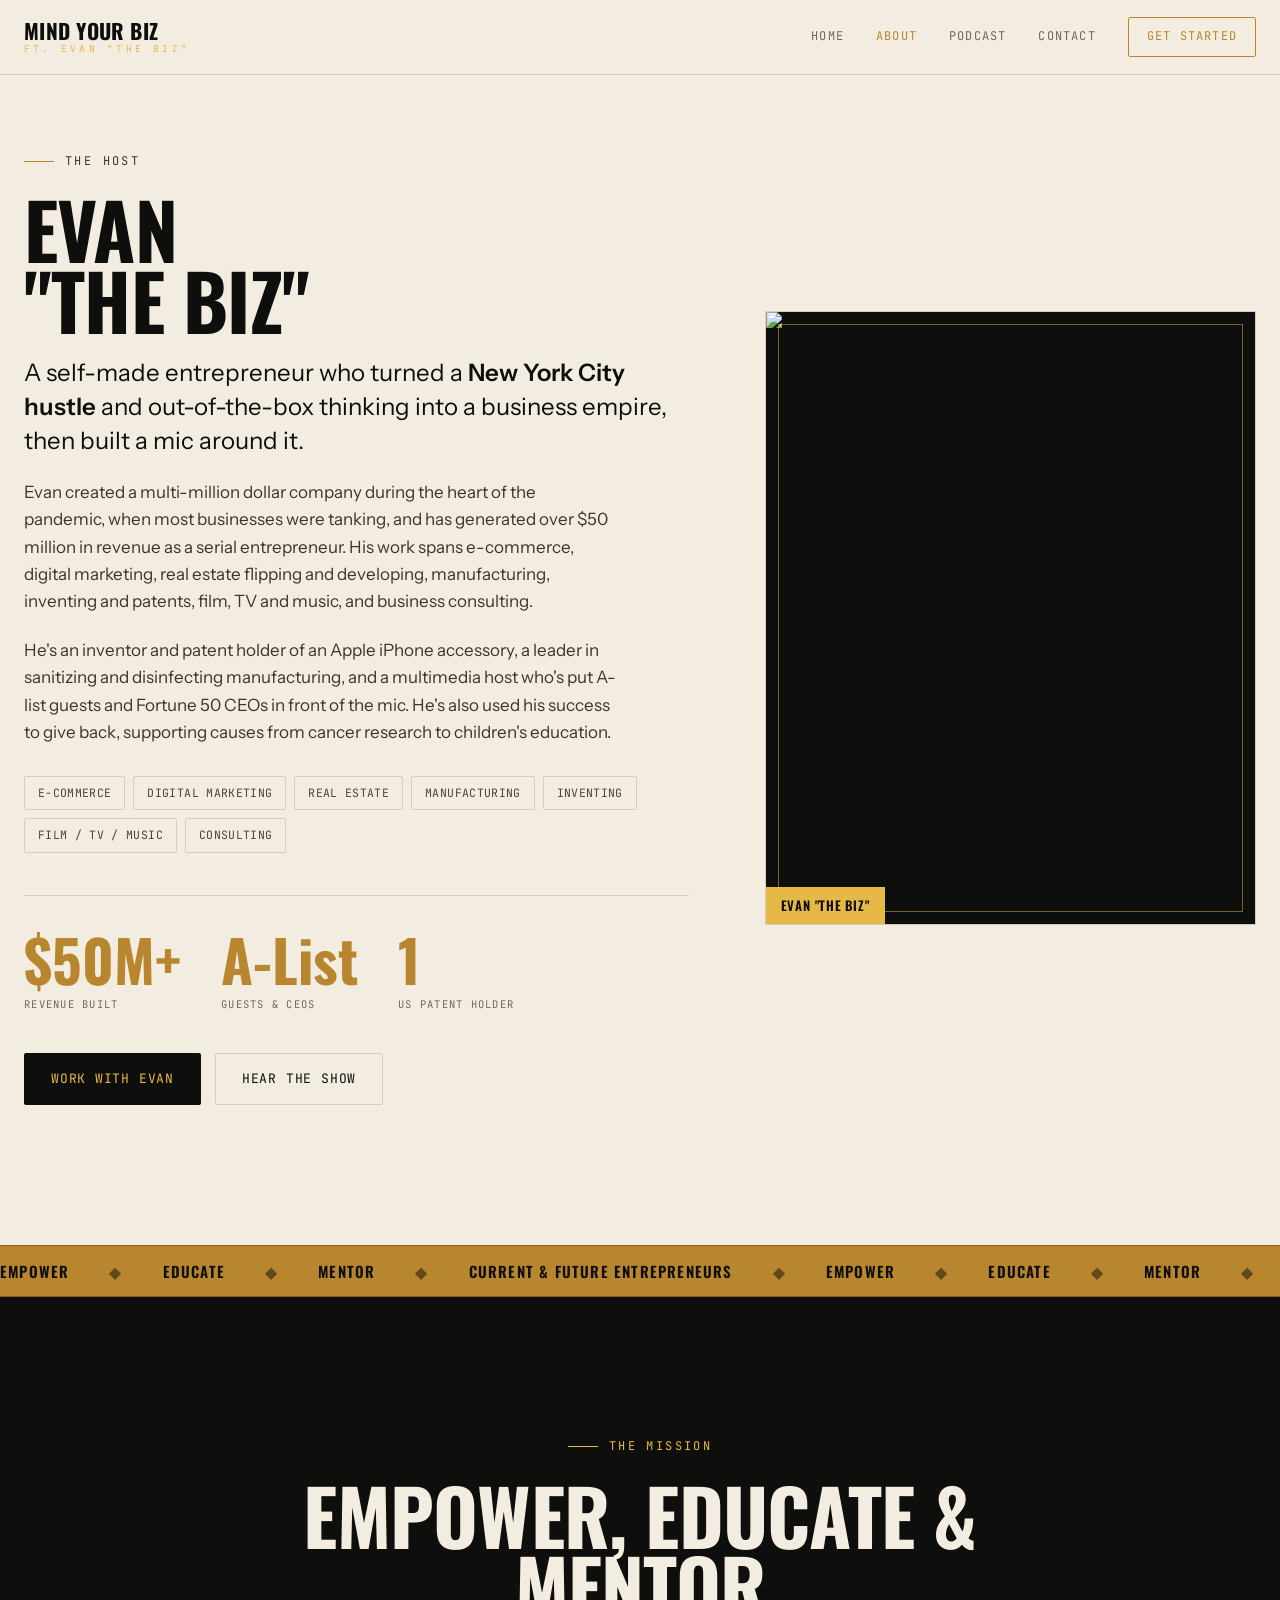
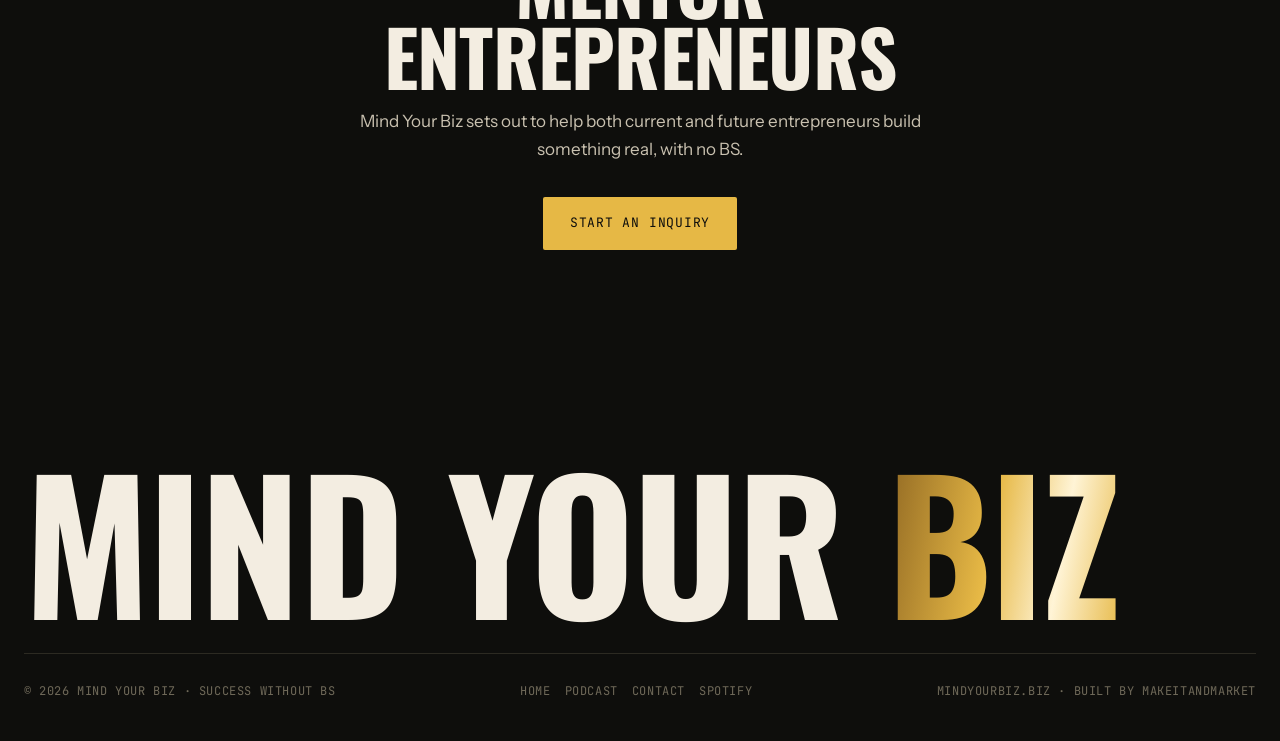
==== about.html @ 787d03f3 "add site files" ====
<!DOCTYPE html>
<!--
  Mind Your Biz
  Developed by onojathebuilder, github.com/OnojaTheBuilder
  Delivered via makeitandmarket
-->
<html lang="en">
<head>
<meta charset="UTF-8">
<meta name="viewport" content="width=device-width, initial-scale=1">
<title>About — Evan "The Biz" · Mind Your Biz</title>
<meta name="description" content="Evan &quot;The Biz&quot; is a self-made entrepreneur, inventor and multimedia host. Meet the man behind the Mind Your Biz podcast.">
<link rel="preconnect" href="https://fonts.googleapis.com">
<link rel="preconnect" href="https://fonts.gstatic.com" crossorigin>
<link href="https://fonts.googleapis.com/css2?family=Oswald:wght@400;500;600;700&family=Instrument+Sans:ital,wght@0,400;0,500;0,600;1,400&family=JetBrains+Mono:wght@400;500&display=swap" rel="stylesheet">
<link rel="stylesheet" href="styles.css">
</head>
<body>

<header id="hdr" class="solid">
  <div class="wrap nav">
    <a href="index.html" class="brand-mark"><span class="m">Mind Your Biz</span><span class="s">FT. EVAN "THE BIZ"</span></a>
    <nav class="nav-links" id="menu">
      <a href="index.html">Home</a>
      <a href="about.html" class="active">About</a>
      <a href="podcast.html">Podcast</a>
      <a href="contact.html">Contact</a>
      <a class="nav-cta" href="index.html#inquire">Get Started</a>
    </nav>
    <button class="burger" aria-label="Menu" aria-expanded="false">☰</button>
  </div>
</header>

<main>
  <section class="blk" style="padding-top:130px">
    <div class="wrap about">
      <div class="rise">
        <p class="eyebrow">The Host</p>
        <h2>Evan<br>"The Biz"</h2>
        <p class="lead">A self-made entrepreneur who turned a <b>New York City hustle</b> and out-of-the-box thinking into a business empire, then built a mic around it.</p>
        <p>Evan created a multi-million dollar company during the heart of the pandemic, when most businesses were tanking, and has generated over $50 million in revenue as a serial entrepreneur. His work spans e-commerce, digital marketing, real estate flipping and developing, manufacturing, inventing and patents, film, TV and music, and business consulting.</p>
        <p>He's an inventor and patent holder of an Apple iPhone accessory, a leader in sanitizing and disinfecting manufacturing, and a multimedia host who's put A-list guests and Fortune 50 CEOs in front of the mic. He's also used his success to give back, supporting causes from cancer research to children's education.</p>
        <div class="chips">
          <span>E-Commerce</span><span>Digital Marketing</span><span>Real Estate</span><span>Manufacturing</span><span>Inventing</span><span>Film / TV / Music</span><span>Consulting</span>
        </div>
        <div class="stat-row">
          <div class="stat"><b>$50M+</b><small>Revenue Built</small></div>
          <div class="stat"><b>A-List</b><small>Guests &amp; CEOs</small></div>
          <div class="stat"><b>1</b><small>US Patent Holder</small></div>
        </div>
        <div style="margin-top:40px;display:flex;gap:14px;flex-wrap:wrap">
          <a class="btn btn-dark" href="index.html#inquire">Work With Evan</a>
          <a class="btn" style="border:1px solid var(--hair);color:var(--ink)" href="podcast.html">Hear The Show</a>
        </div>
      </div>
      <figure class="portrait rise d1">
        <div class="frame"></div>
        <img src="https://static.wixstatic.com/media/0b9f28_54486ed79ac34aeda495726a7d4b5f3d~mv2.jpg/v1/crop/x_0,y_157,w_753,h_923/fill/w_760,h_930,al_c,q_85,enc_avif,quality_auto/EvanTheBizPostsElements%20copy.jpg" alt="Evan &quot;The Biz&quot;" loading="lazy">
        <figcaption>Evan "The Biz"</figcaption>
      </figure>
    </div>
  </section>

  <div class="marq">
    <div class="marq-t" id="marq">
      <span>Empower</span><span class="sep">◆</span><span>Educate</span><span class="sep">◆</span><span>Mentor</span><span class="sep">◆</span><span>Current &amp; Future Entrepreneurs</span><span class="sep">◆</span>
    </div>
  </div>

  <section class="blk inquiry">
    <div class="wrap" style="text-align:center">
      <p class="eyebrow rise" style="justify-content:center">The Mission</p>
      <h2 class="rise" style="max-width:18ch;margin-inline:auto">Empower, Educate &amp; Mentor Entrepreneurs</h2>
      <p class="intro rise" style="margin:18px auto 0">Mind Your Biz sets out to help both current and future entrepreneurs build something real, with no BS.</p>
      <div class="rise" style="margin-top:34px">
        <a class="btn btn-gold" href="index.html#inquire">Start An Inquiry</a>
      </div>
    </div>
  </section>
</main>

<footer>
  <div class="wrap">
    <div class="foot-huge">Mind Your <span class="foil">Biz</span></div>
    <div class="foot-row">
      <span>© <span id="yr"></span> Mind Your Biz · Success Without BS</span>
      <div class="foot-social">
        <a href="index.html">Home</a>
        <a href="podcast.html">Podcast</a>
        <a href="contact.html">Contact</a>
        <a href="https://open.spotify.com/show/27Ph3D6W7KRR07Gb6TR6Oi" target="_blank" rel="noopener">Spotify</a>
      </div>
      <span>mindyourbiz.biz · built by <a href="https://makeitandmarket.com" target="_blank" rel="noopener">makeitandmarket</a></span>
    </div>
  </div>
</footer>

<script src="app.js"></script>
</body>
</html>
---- styles.css ----
:root{
  --ivory:#f3ede1;
  --ivory-2:#eae1cf;
  --ink:#0e0e0c;
  --ink-soft:#1b1a16;
  --gold:#b8862f;
  --gold-bright:#e6b845;
  --gold-deep:#8a6220;
  --mute:#6f6959;
  --hair:#d8cdb6;
  --hair-dark:#2c2a22;
}
*{margin:0;padding:0;box-sizing:border-box}
html{scroll-behavior:smooth}
::selection{background:var(--gold);color:var(--ink)}
body{background:var(--ivory);color:var(--ink);font-family:'Instrument Sans',sans-serif;font-size:17px;line-height:1.6;-webkit-font-smoothing:antialiased;overflow-x:hidden}
a{color:inherit;text-decoration:none}
.wrap{width:min(1280px,100% - 48px);margin-inline:auto}
.disp{font-family:'Oswald',sans-serif;text-transform:uppercase;font-weight:700;line-height:.92}
.mono{font-family:'JetBrains Mono',monospace}

.foil{
  background:linear-gradient(100deg,var(--gold-deep) 0%,var(--gold-bright) 20%,#fff4d6 32%,var(--gold-bright) 44%,var(--gold-deep) 70%,var(--gold-bright) 100%);
  background-size:250% 100%;-webkit-background-clip:text;background-clip:text;-webkit-text-fill-color:transparent;color:transparent;animation:foil 6s linear infinite;
}
@keyframes foil{to{background-position:-250% 0}}
@media(prefers-reduced-motion:reduce){.foil{animation:none;background-position:0 0}}

/* nav */
header{position:fixed;inset:0 0 auto 0;z-index:60;transition:background .35s,box-shadow .35s}
.nav{display:flex;align-items:center;justify-content:space-between;height:74px}
.brand-mark{display:flex;flex-direction:column;line-height:1}
.brand-mark .m{font-family:'Oswald',sans-serif;font-weight:700;text-transform:uppercase;font-size:21px;letter-spacing:.02em;color:#fff}
.brand-mark .s{font-family:'JetBrains Mono',monospace;font-size:9.5px;letter-spacing:.34em;color:var(--gold-bright);margin-top:3px}
header.scrolled .brand-mark .m,header.solid .brand-mark .m{color:var(--ink)}
.nav-links{display:flex;gap:32px;align-items:center}
.nav-links a{font-family:'JetBrains Mono',monospace;font-size:12px;letter-spacing:.1em;text-transform:uppercase;color:rgba(255,255,255,.82);transition:color .2s}
.nav-links a:hover,.nav-links a.active{color:var(--gold-bright)}
header.scrolled .nav-links a,header.solid .nav-links a{color:var(--mute)}
header.scrolled .nav-links a:hover,header.solid .nav-links a:hover,header.scrolled .nav-links a.active,header.solid .nav-links a.active{color:var(--gold)}
.nav-cta{border:1px solid var(--gold-bright);color:var(--gold-bright)!important;padding:9px 18px;border-radius:2px}
.nav-cta:hover{background:var(--gold-bright);color:var(--ink)!important}
header.scrolled,header.solid{background:rgba(243,237,225,.9);backdrop-filter:blur(12px);box-shadow:0 1px 0 var(--hair)}
header.scrolled .nav-cta,header.solid .nav-cta{border-color:var(--gold);color:var(--gold)!important}
header.scrolled .nav-cta:hover,header.solid .nav-cta:hover{background:var(--gold);color:var(--ivory)!important}
.burger{display:none;background:none;border:0;color:#fff;font-size:22px;cursor:pointer}
header.scrolled .burger,header.solid .burger{color:var(--ink)}
@media(max-width:840px){
  .nav-links{display:none;position:fixed;inset:74px 0 auto 0;flex-direction:column;gap:0;background:var(--ink);padding:10px 24px 26px}
  .nav-links.open{display:flex}
  .nav-links.open a{color:var(--ivory);padding:15px 0;border-bottom:1px solid var(--hair-dark);font-size:14px}
  .nav-links.open .nav-cta{border:0;color:var(--gold-bright)!important;padding:15px 0}
  .burger{display:block}
}

/* buttons */
.btn{display:inline-flex;align-items:center;gap:10px;font-family:'JetBrains Mono',monospace;font-size:13px;letter-spacing:.06em;text-transform:uppercase;padding:15px 26px;border-radius:2px;transition:all .25s;cursor:pointer;border:1px solid transparent}
.btn-gold{background:var(--gold-bright);color:var(--ink)}
.btn-gold:hover{background:#f2ca62;transform:translateY(-2px)}
.btn-line{border-color:rgba(255,255,255,.28);color:var(--ivory)}
.btn-line:hover{border-color:var(--gold-bright);color:var(--gold-bright)}
.btn-dark{background:var(--ink);color:var(--gold-bright)}
.btn-dark:hover{background:var(--gold);color:var(--ink)}

/* section shell */
section.blk{padding:clamp(84px,11vw,140px) 0}
.eyebrow{font-family:'JetBrains Mono',monospace;font-size:12px;letter-spacing:.2em;text-transform:uppercase;color:var(--gold);display:flex;align-items:center;gap:11px;margin-bottom:22px}
.eyebrow::before{content:"";width:30px;height:1px;background:var(--gold)}
h2{font-family:'Oswald',sans-serif;font-weight:700;text-transform:uppercase;font-size:clamp(38px,6vw,78px);line-height:.92;letter-spacing:-.01em}

/* page hero (interior, shorter) */
.page-hero{position:relative;background:var(--ink);color:var(--ivory);padding:150px 0 70px;overflow:hidden}
.page-hero::before{content:"";position:absolute;inset:0;background:radial-gradient(70% 60% at 80% 20%,rgba(230,184,69,.2),transparent 60%),radial-gradient(60% 60% at 10% 90%,rgba(60,90,60,.3),transparent 65%),linear-gradient(180deg,#141410,#0b0b09)}
.page-hero .wrap{position:relative;z-index:2}
.page-hero .eyebrow{color:var(--gold-bright)}
.page-hero .eyebrow::before{background:var(--gold-bright)}
.page-hero h1{font-family:'Oswald',sans-serif;font-weight:700;text-transform:uppercase;line-height:.9;letter-spacing:-.01em;font-size:clamp(52px,9vw,120px)}
.page-hero p{color:#d7cfbe;max-width:52ch;margin-top:20px;font-size:clamp(16px,1.6vw,19px)}

/* marquee */
.marq{background:var(--gold);color:var(--ink);overflow:hidden;border-block:1px solid var(--gold-deep)}
.marq-t{display:flex;gap:40px;white-space:nowrap;width:max-content;padding:13px 0;animation:slide 30s linear infinite;font-family:'Oswald',sans-serif;text-transform:uppercase;font-weight:600;font-size:15px;letter-spacing:.08em}
.marq-t .sep{opacity:.5}
@keyframes slide{to{transform:translateX(-50%)}}
@media(prefers-reduced-motion:reduce){.marq-t{animation:none}}

/* footer */
footer{background:var(--ink);color:var(--ivory);padding:76px 0 40px}
.foot-huge{font-family:'Oswald',sans-serif;font-weight:700;text-transform:uppercase;font-size:clamp(56px,14vw,200px);line-height:.82;letter-spacing:-.01em}
.foot-row{display:flex;justify-content:space-between;flex-wrap:wrap;gap:20px;margin-top:40px;padding-top:28px;border-top:1px solid var(--hair-dark);font-family:'JetBrains Mono',monospace;font-size:12px;letter-spacing:.05em;text-transform:uppercase;color:var(--mute)}
.foot-row a:hover{color:var(--gold-bright)}
.foot-social{display:flex;gap:14px}

/* reveal */
.rise{opacity:0;transform:translateY(30px);transition:opacity .8s cubic-bezier(.2,.7,.2,1),transform .8s cubic-bezier(.2,.7,.2,1)}
.rise.in{opacity:1;transform:none}
.rise.d1{transition-delay:.08s}.rise.d2{transition-delay:.16s}.rise.d3{transition-delay:.24s}
@media(prefers-reduced-motion:reduce){.rise{opacity:1!important;transform:none!important}}

/* ---- offerings (home) ---- */
.offers{display:grid;grid-template-columns:1fr;gap:0}
.offer{display:grid;grid-template-columns:auto 1fr;gap:32px;padding:44px 0;border-top:1px solid var(--hair);align-items:start}
.offer:last-child{border-bottom:1px solid var(--hair)}
.offer .onum{font-family:'JetBrains Mono',monospace;font-size:13px;color:var(--gold);padding-top:8px}
.offer h3{font-family:'Oswald',sans-serif;font-weight:700;text-transform:uppercase;font-size:clamp(26px,3.4vw,44px);line-height:.98;letter-spacing:-.005em}
.offer .lede{color:#3a3628;margin-top:14px;max-width:60ch}
.offer ul{list-style:none;margin-top:18px;display:flex;flex-direction:column;gap:9px;max-width:62ch}
.offer li{position:relative;padding-left:22px;color:#4a4636;font-size:15.5px}
.offer li::before{content:"";position:absolute;left:0;top:10px;width:7px;height:7px;background:var(--gold);transform:rotate(45deg)}
.offer li .q{font-style:italic;color:var(--ink)}
.tiers{display:flex;flex-wrap:wrap;gap:8px;margin-top:18px}
.tiers span{font-family:'JetBrains Mono',monospace;font-size:11.5px;text-transform:uppercase;letter-spacing:.03em;border:1px solid var(--hair);color:#4a4636;padding:7px 12px;border-radius:2px}
@media(max-width:640px){.offer{grid-template-columns:1fr;gap:10px}.offer .onum{padding-top:0}}

/* ---- inquiry form ---- */
.inquiry{background:var(--ink);color:var(--ivory)}
.inquiry .eyebrow{color:var(--gold-bright)}
.inquiry .eyebrow::before{background:var(--gold-bright)}
.inquiry h2{color:var(--ivory)}
.inquiry .intro{color:#c9c1b0;max-width:52ch;margin-top:14px}
.form-grid{margin-top:48px;display:grid;grid-template-columns:1fr;gap:26px;max-width:820px}
.field label,.checks-label{display:block;font-family:'JetBrains Mono',monospace;font-size:11.5px;letter-spacing:.12em;text-transform:uppercase;color:var(--gold-bright);margin-bottom:12px}
.field input,.field textarea{width:100%;background:var(--ink-soft);border:1px solid var(--hair-dark);color:var(--ivory);padding:15px 16px;border-radius:2px;font-family:'Instrument Sans';font-size:16px}
.field input:focus,.field textarea:focus{outline:none;border-color:var(--gold-bright)}
.field input::placeholder,.field textarea::placeholder{color:#6f6959}
.field textarea{resize:vertical;min-height:140px}
.two{display:grid;grid-template-columns:1fr 1fr;gap:20px}
@media(max-width:640px){.two{grid-template-columns:1fr}}
.checks{display:grid;grid-template-columns:1fr 1fr;gap:12px}
@media(max-width:640px){.checks{grid-template-columns:1fr}}
.check{display:flex;align-items:flex-start;gap:12px;border:1px solid var(--hair-dark);padding:16px;border-radius:2px;cursor:pointer;transition:border-color .2s,background .2s}
.check:hover{border-color:var(--gold-deep)}
.check input{appearance:none;-webkit-appearance:none;width:20px;height:20px;border:1px solid var(--gold-deep);border-radius:2px;flex:none;margin-top:2px;cursor:pointer;position:relative;transition:all .2s}
.check input:checked{background:var(--gold-bright);border-color:var(--gold-bright)}
.check input:checked::after{content:"✓";position:absolute;inset:0;display:flex;align-items:center;justify-content:center;color:var(--ink);font-size:13px;font-weight:700}
.check:has(input:checked){border-color:var(--gold-bright);background:rgba(230,184,69,.06)}
.check .ct{font-family:'Oswald',sans-serif;font-weight:600;text-transform:uppercase;font-size:15px;letter-spacing:.02em;line-height:1.1}
.check .cs{display:block;font-family:'Instrument Sans';font-weight:400;text-transform:none;letter-spacing:0;color:#9a9384;font-size:13px;margin-top:3px}
.form-note{font-family:'JetBrains Mono',monospace;font-size:12px;color:var(--gold-bright);margin-top:8px;min-height:16px}

/* ---- about ---- */
.about{display:grid;grid-template-columns:1fr;gap:52px}
@media(min-width:920px){.about{grid-template-columns:1.15fr .85fr;gap:76px;align-items:center}}
.about p{color:#3a3628;margin-top:22px;max-width:54ch}
.about .lead{font-size:clamp(19px,2vw,24px);font-weight:400;color:var(--ink);line-height:1.4}
.about .lead b{font-weight:600}
.stat-row{display:flex;gap:40px;flex-wrap:wrap;margin-top:42px;padding-top:34px;border-top:1px solid var(--hair)}
.stat b{font-family:'Oswald',sans-serif;font-weight:700;font-size:clamp(38px,4.6vw,58px);line-height:1;display:block;color:var(--gold)}
.stat small{font-family:'JetBrains Mono',monospace;font-size:10.5px;letter-spacing:.12em;text-transform:uppercase;color:var(--mute);margin-top:8px;display:block}
.portrait{position:relative;aspect-ratio:4/5;overflow:hidden;background:var(--ink);border:1px solid var(--hair)}
.portrait img{width:100%;height:100%;object-fit:cover;object-position:top center}
.portrait .frame{position:absolute;inset:12px;border:1px solid rgba(230,184,69,.5);pointer-events:none;z-index:2}
.portrait figcaption{position:absolute;z-index:3;left:0;bottom:0;background:var(--gold-bright);color:var(--ink);font-family:'Oswald',sans-serif;font-weight:600;text-transform:uppercase;font-size:13px;letter-spacing:.06em;padding:8px 15px}
.chips{display:flex;flex-wrap:wrap;gap:8px;margin-top:30px}
.chips span{font-family:'JetBrains Mono',monospace;font-size:11.5px;text-transform:uppercase;letter-spacing:.03em;border:1px solid var(--hair);color:#4a4636;padding:7px 13px;border-radius:2px}

/* ---- podcast ---- */
.eps{margin-top:8px;display:grid;gap:0}
.ep{display:grid;grid-template-columns:auto 1fr auto auto;gap:26px;align-items:center;padding:26px 4px;border-top:1px solid var(--hair-dark);text-align:left;transition:padding-left .3s,background .3s}
.ep:last-child{border-bottom:1px solid var(--hair-dark)}
.ep:hover{padding-left:20px;background:linear-gradient(90deg,rgba(230,184,69,.06),transparent)}
.ep .num{font-family:'JetBrains Mono',monospace;font-size:12px;color:var(--gold-bright)}
.ep .title{font-family:'Oswald',sans-serif;font-weight:600;text-transform:uppercase;font-size:clamp(19px,2.3vw,27px);line-height:1.02;letter-spacing:.01em}
.ep .title .latest{display:inline-block;font-family:'JetBrains Mono',monospace;font-size:9.5px;letter-spacing:.12em;color:var(--ink);background:var(--gold-bright);padding:3px 8px;border-radius:2px;vertical-align:middle;margin-left:10px;transform:translateY(-3px)}
.ep .meta{font-family:'JetBrains Mono',monospace;font-size:12px;color:var(--mute);white-space:nowrap}
.ep .go{width:44px;height:44px;border:1px solid var(--hair-dark);border-radius:50%;display:flex;align-items:center;justify-content:center;transition:all .25s;flex:none}
.ep .go svg{width:14px;height:14px;fill:var(--gold-bright);transform:translateX(1px)}
.ep:hover .go{background:var(--gold-bright);border-color:var(--gold-bright)}
.ep:hover .go svg{fill:var(--ink)}
@media(max-width:720px){.ep{grid-template-columns:auto 1fr auto;gap:16px}.ep .meta{display:none}}
.player{margin-top:56px}
.player iframe{border-radius:12px;display:block}
.platforms{display:flex;gap:12px;flex-wrap:wrap;margin-top:34px}
.platforms a{font-family:'JetBrains Mono',monospace;font-size:12px;letter-spacing:.05em;text-transform:uppercase;border:1px solid var(--hair);color:var(--ink);padding:12px 20px;border-radius:2px;transition:all .25s}
.platforms a:hover{border-color:var(--gold);color:var(--gold)}

/* ---- contact ---- */
.contact-grid{display:grid;grid-template-columns:1fr;gap:48px}
@media(min-width:920px){.contact-grid{grid-template-columns:.8fr 1.2fr;gap:70px}}
.contact-detail{font-family:'JetBrains Mono',monospace;font-size:13px;letter-spacing:.03em;color:var(--mute);text-transform:uppercase;margin-top:8px}
.contact-detail a{color:var(--gold)}
.contact-block{margin-top:34px}
.contact-block .lbl{font-family:'JetBrains Mono',monospace;font-size:11px;letter-spacing:.14em;text-transform:uppercase;color:var(--mute)}
.contact-block .val{font-family:'Oswald',sans-serif;font-weight:600;text-transform:uppercase;font-size:22px;margin-top:6px}
.contact-block .val a:hover{color:var(--gold)}
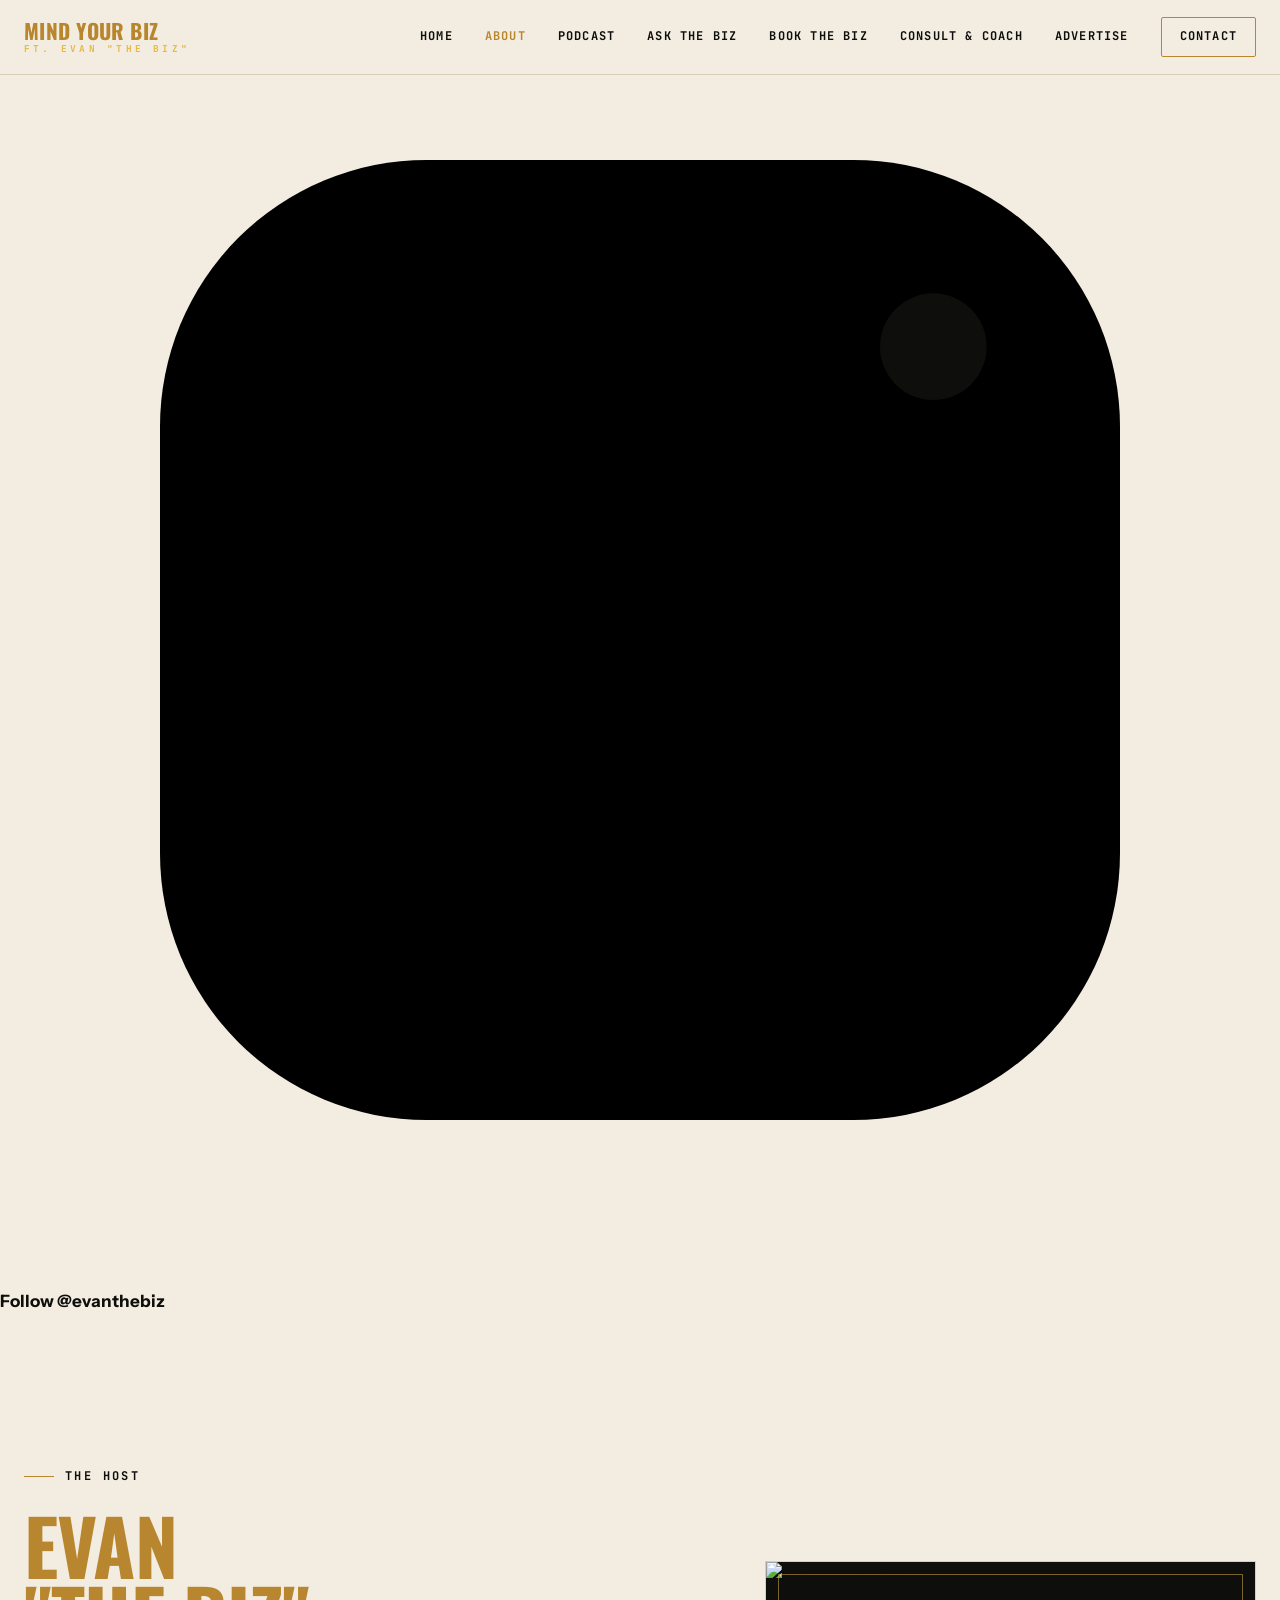
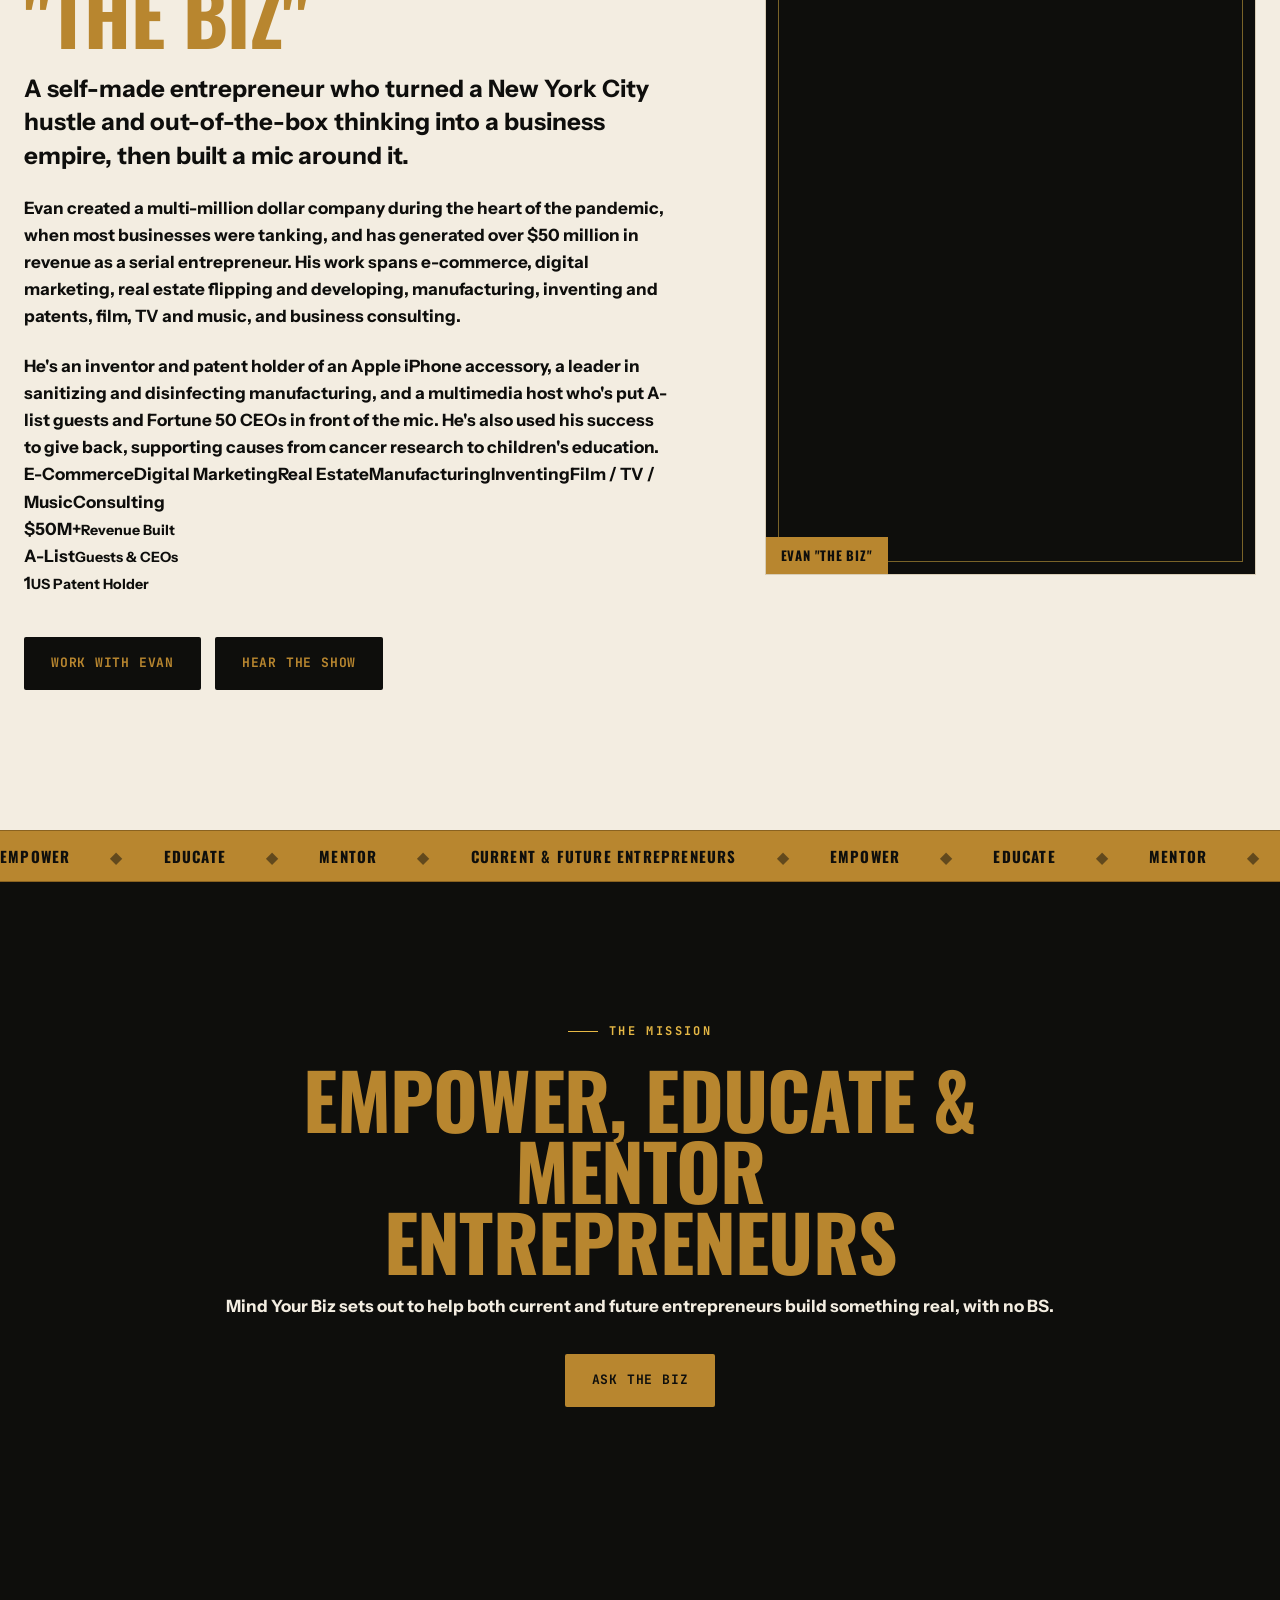
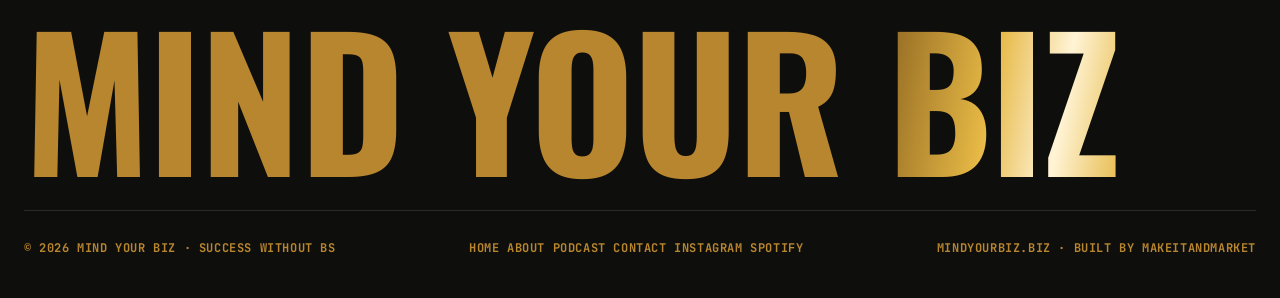
==== commit 4b63fa77: "Update about.html with new meta and navigation links" ====
--- a/about.html
+++ b/about.html
@@ -9,10 +9,15 @@
 <meta charset="UTF-8">
 <meta name="viewport" content="width=device-width, initial-scale=1">
 <title>About — Evan "The Biz" · Mind Your Biz</title>
-<meta name="description" content="Evan &quot;The Biz&quot; is a self-made entrepreneur, inventor and multimedia host. Meet the man behind the Mind Your Biz podcast.">
+<meta name="description" content="Evan "The Biz" is a self-made entrepreneur, inventor and multimedia host. Meet the man behind the Mind Your Biz podcast.">
+
+<meta property="og:image" content="https://static.wixstatic.com/media/0b9f28_b59ee1ed6e56425480d14218bd58b062~mv2.png">
+<link rel="icon" href="/favicon.svg" type="image/svg+xml">
+<link rel="icon" href="/favicon.ico" sizes="any">
+<link rel="apple-touch-icon" href="/apple-touch-icon.png">
 <link rel="preconnect" href="https://fonts.googleapis.com">
 <link rel="preconnect" href="https://fonts.gstatic.com" crossorigin>
-<link href="https://fonts.googleapis.com/css2?family=Oswald:wght@400;500;600;700&family=Instrument+Sans:ital,wght@0,400;0,500;0,600;1,400&family=JetBrains+Mono:wght@400;500&display=swap" rel="stylesheet">
+<link href="https://fonts.googleapis.com/css2?family=Oswald:wght@700&family=Instrument+Sans:wght@700&family=JetBrains+Mono:wght@700&display=swap" rel="stylesheet">
 <link rel="stylesheet" href="styles.css">
 </head>
 <body>
@@ -24,12 +29,20 @@
       <a href="index.html">Home</a>
       <a href="about.html" class="active">About</a>
       <a href="podcast.html">Podcast</a>
-      <a href="contact.html">Contact</a>
-      <a class="nav-cta" href="index.html#inquire">Get Started</a>
+      <a href="ask.html">Ask The Biz</a>
+      <a href="book.html">Book The Biz</a>
+      <a href="consultation.html">Consult &amp; Coach</a>
+      <a href="advertise.html">Advertise</a>
+      <a class="nav-cta" href="contact.html">Contact</a>
     </nav>
     <button class="burger" aria-label="Menu" aria-expanded="false">☰</button>
   </div>
 </header>
+
+<a class="ig-rail" href="https://instagram.com/evanthebiz" target="_blank" rel="noopener" aria-label="Follow Evan The Biz on Instagram">
+  <svg viewBox="0 0 24 24" stroke-linecap="round" stroke-linejoin="round"><rect x="3" y="3" width="18" height="18" rx="5"/><circle cx="12" cy="12" r="4"/><circle cx="17.5" cy="6.5" r="1" fill="currentColor"/></svg>
+  <span>Follow @evanthebiz</span>
+</a>
 
 <main>
   <section class="blk" style="padding-top:130px">
@@ -49,32 +62,28 @@
           <div class="stat"><b>1</b><small>US Patent Holder</small></div>
         </div>
         <div style="margin-top:40px;display:flex;gap:14px;flex-wrap:wrap">
-          <a class="btn btn-dark" href="index.html#inquire">Work With Evan</a>
-          <a class="btn" style="border:1px solid var(--hair);color:var(--ink)" href="podcast.html">Hear The Show</a>
+          <a class="btn btn-dark" href="contact.html">Work With Evan</a>
+          <a class="btn btn-dark" href="podcast.html">Hear The Show</a>
         </div>
       </div>
       <figure class="portrait rise d1">
         <div class="frame"></div>
-        <img src="https://static.wixstatic.com/media/0b9f28_54486ed79ac34aeda495726a7d4b5f3d~mv2.jpg/v1/crop/x_0,y_157,w_753,h_923/fill/w_760,h_930,al_c,q_85,enc_avif,quality_auto/EvanTheBizPostsElements%20copy.jpg" alt="Evan &quot;The Biz&quot;" loading="lazy">
+        <img src="https://drive.google.com/thumbnail?id=1PkgKkqhsu6v4nq4EjXpnFy_h5CjAR4DF&amp;sz=w1200" alt="Evan &quot;The Biz&quot;" loading="lazy" referrerpolicy="no-referrer" onerror="this.onerror=null;this.src='https://static.wixstatic.com/media/0b9f28_54486ed79ac34aeda495726a7d4b5f3d~mv2.jpg/v1/crop/x_0,y_157,w_753,h_923/fill/w_760,h_930,al_c,q_85,enc_avif,quality_auto/EvanTheBizPostsElements%20copy.jpg'">
         <figcaption>Evan "The Biz"</figcaption>
       </figure>
     </div>
   </section>
 
-  <div class="marq">
-    <div class="marq-t" id="marq">
-      <span>Empower</span><span class="sep">◆</span><span>Educate</span><span class="sep">◆</span><span>Mentor</span><span class="sep">◆</span><span>Current &amp; Future Entrepreneurs</span><span class="sep">◆</span>
-    </div>
-  </div>
+  <div class="marq"><div class="marq-t" id="marq">
+    <span>Empower</span><span class="sep">◆</span><span>Educate</span><span class="sep">◆</span><span>Mentor</span><span class="sep">◆</span><span>Current &amp; Future Entrepreneurs</span><span class="sep">◆</span>
+  </div></div>
 
   <section class="blk inquiry">
     <div class="wrap" style="text-align:center">
       <p class="eyebrow rise" style="justify-content:center">The Mission</p>
       <h2 class="rise" style="max-width:18ch;margin-inline:auto">Empower, Educate &amp; Mentor Entrepreneurs</h2>
       <p class="intro rise" style="margin:18px auto 0">Mind Your Biz sets out to help both current and future entrepreneurs build something real, with no BS.</p>
-      <div class="rise" style="margin-top:34px">
-        <a class="btn btn-gold" href="index.html#inquire">Start An Inquiry</a>
-      </div>
+      <div class="rise" style="margin-top:34px"><a class="btn btn-gold" href="ask.html">Ask The Biz</a></div>
     </div>
   </section>
 </main>
@@ -86,8 +95,10 @@
       <span>© <span id="yr"></span> Mind Your Biz · Success Without BS</span>
       <div class="foot-social">
         <a href="index.html">Home</a>
+        <a href="about.html">About</a>
         <a href="podcast.html">Podcast</a>
         <a href="contact.html">Contact</a>
+        <a href="https://instagram.com/evanthebiz" target="_blank" rel="noopener">Instagram</a>
         <a href="https://open.spotify.com/show/27Ph3D6W7KRR07Gb6TR6Oi" target="_blank" rel="noopener">Spotify</a>
       </div>
       <span>mindyourbiz.biz · built by <a href="https://makeitandmarket.com" target="_blank" rel="noopener">makeitandmarket</a></span>
--- a/styles.css
+++ b/styles.css
@@ -1,185 +1,164 @@
 :root{
-  --ivory:#f3ede1;
-  --ivory-2:#eae1cf;
-  --ink:#0e0e0c;
-  --ink-soft:#1b1a16;
-  --gold:#b8862f;
-  --gold-bright:#e6b845;
-  --gold-deep:#8a6220;
-  --mute:#6f6959;
-  --hair:#d8cdb6;
-  --hair-dark:#2c2a22;
+--ivory:#f3ede1;
+--ivory-2:#eae1cf;
+--ink:#0e0e0c;
+--ink-soft:#1b1a16;
+--gold:#b8862f;
+--gold-bright:#e6b845;
+--gold-deep:#8a6220;
+--mute:#6f6959;
+--hair:#d8cdb6;
+--hair-dark:#2c2a22;
 }
 *{margin:0;padding:0;box-sizing:border-box}
 html{scroll-behavior:smooth}
 ::selection{background:var(--gold);color:var(--ink)}
-body{background:var(--ivory);color:var(--ink);font-family:'Instrument Sans',sans-serif;font-size:17px;line-height:1.6;-webkit-font-smoothing:antialiased;overflow-x:hidden}
-a{color:inherit;text-decoration:none}
+
+/* Original body layout with mandatory bold typography */
+body{
+background:var(--ivory);
+color:var(--ink);
+font-family:'Instrument Sans',sans-serif;
+font-size:17px;
+line-height:1.6;
+font-weight:700 !important;
+font-style:normal !important;
+-webkit-font-smoothing:antialiased;
+overflow-x:hidden;
+}
+
+i, em, span.q{font-style:normal !important}
+
+a{color:inherit;text-decoration:none;font-weight:700}
 .wrap{width:min(1280px,100% - 48px);margin-inline:auto}
 .disp{font-family:'Oswald',sans-serif;text-transform:uppercase;font-weight:700;line-height:.92}
-.mono{font-family:'JetBrains Mono',monospace}
+.mono{font-family:'JetBrains Mono',monospace;font-weight:700}
+
+/* Precise Color Coding Hierarchy */
+h1, h2, h3, h4, .ct, .disp{color:var(--gold) !important;font-weight:700 !important}
+p, li, label, .cs, .lede, .contact-detail{color:var(--ink) !important;font-weight:700 !important}
 
 .foil{
-  background:linear-gradient(100deg,var(--gold-deep) 0%,var(--gold-bright) 20%,#fff4d6 32%,var(--gold-bright) 44%,var(--gold-deep) 70%,var(--gold-bright) 100%);
-  background-size:250% 100%;-webkit-background-clip:text;background-clip:text;-webkit-text-fill-color:transparent;color:transparent;animation:foil 6s linear infinite;
+background:linear-gradient(100deg,var(--gold-deep) 0%,var(--gold-bright) 20%,#fff4d6 32%,var(--gold-bright) 44%,var(--gold-deep) 70%,var(--gold-bright) 100%);
+background-size:250% 100%;
+-webkit-background-clip:text;
+background-clip:text;
+-webkit-text-fill-color:transparent;
+color:transparent;
+animation:foil 6s linear infinite;
+font-weight:700;
 }
 @keyframes foil{to{background-position:-250% 0}}
 @media(prefers-reduced-motion:reduce){.foil{animation:none;background-position:0 0}}
 
-/* nav */
+/* Sticky Instagram Sidebar */
+.ig-sidebar{position:fixed;right:0;top:40%;z-index:100;transform:translateY(-50%)}
+.ig-sidebar a{display:flex;align-items:center;gap:8px;background:var(--gold);color:var(--ink) !important;padding:12px 16px;border-radius:8px 0 0 8px;font-family:'JetBrains Mono',monospace;font-size:12px;text-transform:uppercase;font-weight:700;box-shadow:-2px 4px 12px rgba(0,0,0,0.3);transition:all 0.3s ease}
+.ig-sidebar a:hover{background:var(--gold-bright);padding-right:22px}
+
+/* Navigation */
 header{position:fixed;inset:0 0 auto 0;z-index:60;transition:background .35s,box-shadow .35s}
 .nav{display:flex;align-items:center;justify-content:space-between;height:74px}
 .brand-mark{display:flex;flex-direction:column;line-height:1}
-.brand-mark .m{font-family:'Oswald',sans-serif;font-weight:700;text-transform:uppercase;font-size:21px;letter-spacing:.02em;color:#fff}
-.brand-mark .s{font-family:'JetBrains Mono',monospace;font-size:9.5px;letter-spacing:.34em;color:var(--gold-bright);margin-top:3px}
-header.scrolled .brand-mark .m,header.solid .brand-mark .m{color:var(--ink)}
+.brand-mark .m{font-family:'Oswald',sans-serif;font-weight:700;text-transform:uppercase;font-size:21px;letter-spacing:.02em;color:var(--gold)}
+.brand-mark .s{font-family:'JetBrains Mono',monospace;font-size:9.5px;letter-spacing:.34em;color:var(--gold-bright);margin-top:3px;font-weight:700}
+header.scrolled .brand-mark .m,header.solid .brand-mark .m{color:var(--gold)}
 .nav-links{display:flex;gap:32px;align-items:center}
-.nav-links a{font-family:'JetBrains Mono',monospace;font-size:12px;letter-spacing:.1em;text-transform:uppercase;color:rgba(255,255,255,.82);transition:color .2s}
-.nav-links a:hover,.nav-links a.active{color:var(--gold-bright)}
-header.scrolled .nav-links a,header.solid .nav-links a{color:var(--mute)}
-header.scrolled .nav-links a:hover,header.solid .nav-links a:hover,header.scrolled .nav-links a.active,header.solid .nav-links a.active{color:var(--gold)}
-.nav-cta{border:1px solid var(--gold-bright);color:var(--gold-bright)!important;padding:9px 18px;border-radius:2px}
-.nav-cta:hover{background:var(--gold-bright);color:var(--ink)!important}
-header.scrolled,header.solid{background:rgba(243,237,225,.9);backdrop-filter:blur(12px);box-shadow:0 1px 0 var(--hair)}
-header.scrolled .nav-cta,header.solid .nav-cta{border-color:var(--gold);color:var(--gold)!important}
-header.scrolled .nav-cta:hover,header.solid .nav-cta:hover{background:var(--gold);color:var(--ivory)!important}
-.burger{display:none;background:none;border:0;color:#fff;font-size:22px;cursor:pointer}
+.nav-links a{font-family:'JetBrains Mono',monospace;font-size:12px;letter-spacing:.1em;text-transform:uppercase;color:var(--ink) !important;transition:color .2s;font-weight:700}
+.nav-links a:hover,.nav-links a.active{color:var(--gold) !important}
+header.scrolled .nav-links a,header.solid .nav-links a{color:var(--ink) !important}
+header.scrolled .nav-links a:hover,header.solid .nav-links a:hover,header.scrolled .nav-links a.active,header.solid .nav-links a.active{color:var(--gold) !important}
+.nav-cta{border:1px solid var(--gold);color:var(--gold) !important;padding:9px 18px;border-radius:2px;font-weight:700}
+.nav-cta:hover{background:var(--gold);color:var(--ink) !important}
+header.scrolled,header.solid{background:rgba(243,237,225,.95);backdrop-filter:blur(12px);box-shadow:0 1px 0 var(--hair)}
+header.scrolled .nav-cta,header.solid .nav-cta{border-color:var(--gold);color:var(--gold) !important}
+header.scrolled .nav-cta:hover,header.solid .nav-cta:hover{background:var(--gold);color:var(--ink) !important}
+.burger{display:none;background:none;border:0;color:var(--ink);font-size:22px;cursor:pointer}
 header.scrolled .burger,header.solid .burger{color:var(--ink)}
 @media(max-width:840px){
-  .nav-links{display:none;position:fixed;inset:74px 0 auto 0;flex-direction:column;gap:0;background:var(--ink);padding:10px 24px 26px}
-  .nav-links.open{display:flex}
-  .nav-links.open a{color:var(--ivory);padding:15px 0;border-bottom:1px solid var(--hair-dark);font-size:14px}
-  .nav-links.open .nav-cta{border:0;color:var(--gold-bright)!important;padding:15px 0}
-  .burger{display:block}
+.nav-links{display:none;position:fixed;inset:74px 0 auto 0;flex-direction:column;gap:0;background:var(--ink);padding:10px 24px 26px}
+.nav-links.open{display:flex}
+.nav-links.open a{color:var(--ivory) !important;padding:15px 0;border-bottom:1px solid var(--hair-dark);font-size:14px}
+.nav-links.open .nav-cta{border:0;color:var(--gold-bright) !important;padding:15px 0}
+.burger{display:block}
 }
 
-/* buttons */
-.btn{display:inline-flex;align-items:center;gap:10px;font-family:'JetBrains Mono',monospace;font-size:13px;letter-spacing:.06em;text-transform:uppercase;padding:15px 26px;border-radius:2px;transition:all .25s;cursor:pointer;border:1px solid transparent}
-.btn-gold{background:var(--gold-bright);color:var(--ink)}
-.btn-gold:hover{background:#f2ca62;transform:translateY(-2px)}
-.btn-line{border-color:rgba(255,255,255,.28);color:var(--ivory)}
-.btn-line:hover{border-color:var(--gold-bright);color:var(--gold-bright)}
-.btn-dark{background:var(--ink);color:var(--gold-bright)}
-.btn-dark:hover{background:var(--gold);color:var(--ink)}
+/* Buttons */
+.btn{display:inline-flex;align-items:center;gap:10px;font-family:'JetBrains Mono',monospace;font-size:13px;letter-spacing:.06em;text-transform:uppercase;padding:15px 26px;border-radius:2px;transition:all .25s;cursor:pointer;border:1px solid transparent;font-weight:700}
+.btn-gold{background:var(--gold);color:var(--ink) !important}
+.btn-gold:hover{background:var(--gold-bright);transform:translateY(-2px)}
+.btn-line{border-color:var(--gold);color:var(--gold) !important}
+.btn-line:hover{background:var(--gold);color:var(--ink) !important}
+.btn-dark{background:var(--ink);color:var(--gold) !important}
+.btn-dark:hover{background:var(--gold);color:var(--ink) !important}
 
-/* section shell */
+/* Section Shell */
 section.blk{padding:clamp(84px,11vw,140px) 0}
-.eyebrow{font-family:'JetBrains Mono',monospace;font-size:12px;letter-spacing:.2em;text-transform:uppercase;color:var(--gold);display:flex;align-items:center;gap:11px;margin-bottom:22px}
+.eyebrow{font-family:'JetBrains Mono',monospace;font-size:12px;letter-spacing:.2em;text-transform:uppercase;color:var(--gold) !important;display:flex;align-items:center;gap:11px;margin-bottom:22px;font-weight:700}
 .eyebrow::before{content:"";width:30px;height:1px;background:var(--gold)}
-h2{font-family:'Oswald',sans-serif;font-weight:700;text-transform:uppercase;font-size:clamp(38px,6vw,78px);line-height:.92;letter-spacing:-.01em}
+h2{font-family:'Oswald',sans-serif;font-weight:700;text-transform:uppercase;font-size:clamp(38px,6vw,78px);line-height:.92;letter-spacing:-.01em;color:var(--gold) !important}
 
-/* page hero (interior, shorter) */
+/* Hero Section */
 .page-hero{position:relative;background:var(--ink);color:var(--ivory);padding:150px 0 70px;overflow:hidden}
 .page-hero::before{content:"";position:absolute;inset:0;background:radial-gradient(70% 60% at 80% 20%,rgba(230,184,69,.2),transparent 60%),radial-gradient(60% 60% at 10% 90%,rgba(60,90,60,.3),transparent 65%),linear-gradient(180deg,#141410,#0b0b09)}
 .page-hero .wrap{position:relative;z-index:2}
-.page-hero .eyebrow{color:var(--gold-bright)}
+.page-hero .eyebrow{color:var(--gold-bright) !important}
 .page-hero .eyebrow::before{background:var(--gold-bright)}
-.page-hero h1{font-family:'Oswald',sans-serif;font-weight:700;text-transform:uppercase;line-height:.9;letter-spacing:-.01em;font-size:clamp(52px,9vw,120px)}
-.page-hero p{color:#d7cfbe;max-width:52ch;margin-top:20px;font-size:clamp(16px,1.6vw,19px)}
+.page-hero h1{font-family:'Oswald',sans-serif;font-weight:700;text-transform:uppercase;line-height:.9;letter-spacing:-.01em;font-size:clamp(52px,9vw,120px);color:var(--gold) !important}
+.page-hero p{color:var(--ivory) !important;max-width:52ch;margin-top:20px;font-size:clamp(16px,1.6vw,19px);font-weight:700}
 
-/* marquee */
+/* Marquee */
 .marq{background:var(--gold);color:var(--ink);overflow:hidden;border-block:1px solid var(--gold-deep)}
-.marq-t{display:flex;gap:40px;white-space:nowrap;width:max-content;padding:13px 0;animation:slide 30s linear infinite;font-family:'Oswald',sans-serif;text-transform:uppercase;font-weight:600;font-size:15px;letter-spacing:.08em}
+.marq-t{display:flex;gap:40px;white-space:nowrap;width:max-content;padding:13px 0;animation:slide 30s linear infinite;font-family:'Oswald',sans-serif;text-transform:uppercase;font-weight:700;font-size:15px;letter-spacing:.08em}
 .marq-t .sep{opacity:.5}
 @keyframes slide{to{transform:translateX(-50%)}}
 @media(prefers-reduced-motion:reduce){.marq-t{animation:none}}
 
-/* footer */
+/* Footer */
 footer{background:var(--ink);color:var(--ivory);padding:76px 0 40px}
-.foot-huge{font-family:'Oswald',sans-serif;font-weight:700;text-transform:uppercase;font-size:clamp(56px,14vw,200px);line-height:.82;letter-spacing:-.01em}
-.foot-row{display:flex;justify-content:space-between;flex-wrap:wrap;gap:20px;margin-top:40px;padding-top:28px;border-top:1px solid var(--hair-dark);font-family:'JetBrains Mono',monospace;font-size:12px;letter-spacing:.05em;text-transform:uppercase;color:var(--mute)}
-.foot-row a:hover{color:var(--gold-bright)}
-.foot-social{display:flex;gap:14px}
+.foot-huge{font-family:'Oswald',sans-serif;font-weight:700;text-transform:uppercase;font-size:clamp(56px,14vw,200px);line-height:.82;letter-spacing:-.01em;color:var(--gold) !important}
+.foot-row{display:flex;justify-content:space-between;flex-wrap:wrap;gap:20px;margin-top:40px;padding-top:28px;border-top:1px solid var(--hair-dark);font-family:'JetBrains Mono',monospace;font-size:12px;letter-spacing:.05em;text-transform:uppercase;color:var(--gold) !important;font-weight:700}
+.foot-row a:hover{color:var(--gold-bright) !important}
 
-/* reveal */
+/* Animation Reveal */
 .rise{opacity:0;transform:translateY(30px);transition:opacity .8s cubic-bezier(.2,.7,.2,1),transform .8s cubic-bezier(.2,.7,.2,1)}
 .rise.in{opacity:1;transform:none}
 .rise.d1{transition-delay:.08s}.rise.d2{transition-delay:.16s}.rise.d3{transition-delay:.24s}
-@media(prefers-reduced-motion:reduce){.rise{opacity:1!important;transform:none!important}}
 
-/* ---- offerings (home) ---- */
+/* Offerings Cards */
 .offers{display:grid;grid-template-columns:1fr;gap:0}
-.offer{display:grid;grid-template-columns:auto 1fr;gap:32px;padding:44px 0;border-top:1px solid var(--hair);align-items:start}
+.offer{display:grid;grid-template-columns:1fr;gap:0;padding:44px 0;border-top:1px solid var(--hair);align-items:start}
 .offer:last-child{border-bottom:1px solid var(--hair)}
-.offer .onum{font-family:'JetBrains Mono',monospace;font-size:13px;color:var(--gold);padding-top:8px}
-.offer h3{font-family:'Oswald',sans-serif;font-weight:700;text-transform:uppercase;font-size:clamp(26px,3.4vw,44px);line-height:.98;letter-spacing:-.005em}
-.offer .lede{color:#3a3628;margin-top:14px;max-width:60ch}
+.offer .onum{font-family:'JetBrains Mono',monospace;font-size:13px;color:var(--gold) !important;padding-top:8px;font-weight:700}
+.offer h3{font-family:'Oswald',sans-serif;font-weight:700;text-transform:uppercase;font-size:clamp(26px,3.4vw,44px);line-height:.98;letter-spacing:-.005em;color:var(--gold) !important}
+.offer .lede{color:var(--ink) !important;margin-top:14px;max-width:60ch;font-weight:700}
 .offer ul{list-style:none;margin-top:18px;display:flex;flex-direction:column;gap:9px;max-width:62ch}
-.offer li{position:relative;padding-left:22px;color:#4a4636;font-size:15.5px}
+.offer li{position:relative;padding-left:22px;color:var(--ink) !important;font-size:15.5px;font-weight:700}
 .offer li::before{content:"";position:absolute;left:0;top:10px;width:7px;height:7px;background:var(--gold);transform:rotate(45deg)}
-.offer li .q{font-style:italic;color:var(--ink)}
-.tiers{display:flex;flex-wrap:wrap;gap:8px;margin-top:18px}
-.tiers span{font-family:'JetBrains Mono',monospace;font-size:11.5px;text-transform:uppercase;letter-spacing:.03em;border:1px solid var(--hair);color:#4a4636;padding:7px 12px;border-radius:2px}
-@media(max-width:640px){.offer{grid-template-columns:1fr;gap:10px}.offer .onum{padding-top:0}}
 
-/* ---- inquiry form ---- */
+/* Service & Inquiry Forms */
 .inquiry{background:var(--ink);color:var(--ivory)}
-.inquiry .eyebrow{color:var(--gold-bright)}
+.inquiry h2{color:var(--gold) !important}
+.inquiry p, .inquiry label, .inquiry ul li{color:var(--ivory) !important}
+.inquiry .eyebrow{color:var(--gold-bright) !important}
 .inquiry .eyebrow::before{background:var(--gold-bright)}
-.inquiry h2{color:var(--ivory)}
-.inquiry .intro{color:#c9c1b0;max-width:52ch;margin-top:14px}
 .form-grid{margin-top:48px;display:grid;grid-template-columns:1fr;gap:26px;max-width:820px}
-.field label,.checks-label{display:block;font-family:'JetBrains Mono',monospace;font-size:11.5px;letter-spacing:.12em;text-transform:uppercase;color:var(--gold-bright);margin-bottom:12px}
-.field input,.field textarea{width:100%;background:var(--ink-soft);border:1px solid var(--hair-dark);color:var(--ivory);padding:15px 16px;border-radius:2px;font-family:'Instrument Sans';font-size:16px}
-.field input:focus,.field textarea:focus{outline:none;border-color:var(--gold-bright)}
-.field input::placeholder,.field textarea::placeholder{color:#6f6959}
-.field textarea{resize:vertical;min-height:140px}
+.field label,.checks-label{display:block;font-family:'JetBrains Mono',monospace;font-size:11.5px;letter-spacing:.12em;text-transform:uppercase;color:var(--gold-bright) !important;margin-bottom:12px;font-weight:700}
+.field input,.field textarea,.field select{width:100%;background:var(--ink-soft);border:1px solid var(--hair-dark);color:var(--ivory);padding:15px 16px;border-radius:2px;font-family:'Instrument Sans';font-size:16px;font-weight:700}
+.field input:focus,.field textarea:focus,.field select:focus{outline:none;border-color:var(--gold-bright)}
 .two{display:grid;grid-template-columns:1fr 1fr;gap:20px}
 @media(max-width:640px){.two{grid-template-columns:1fr}}
-.checks{display:grid;grid-template-columns:1fr 1fr;gap:12px}
-@media(max-width:640px){.checks{grid-template-columns:1fr}}
-.check{display:flex;align-items:flex-start;gap:12px;border:1px solid var(--hair-dark);padding:16px;border-radius:2px;cursor:pointer;transition:border-color .2s,background .2s}
-.check:hover{border-color:var(--gold-deep)}
-.check input{appearance:none;-webkit-appearance:none;width:20px;height:20px;border:1px solid var(--gold-deep);border-radius:2px;flex:none;margin-top:2px;cursor:pointer;position:relative;transition:all .2s}
-.check input:checked{background:var(--gold-bright);border-color:var(--gold-bright)}
-.check input:checked::after{content:"✓";position:absolute;inset:0;display:flex;align-items:center;justify-content:center;color:var(--ink);font-size:13px;font-weight:700}
-.check:has(input:checked){border-color:var(--gold-bright);background:rgba(230,184,69,.06)}
-.check .ct{font-family:'Oswald',sans-serif;font-weight:600;text-transform:uppercase;font-size:15px;letter-spacing:.02em;line-height:1.1}
-.check .cs{display:block;font-family:'Instrument Sans';font-weight:400;text-transform:none;letter-spacing:0;color:#9a9384;font-size:13px;margin-top:3px}
-.form-note{font-family:'JetBrains Mono',monospace;font-size:12px;color:var(--gold-bright);margin-top:8px;min-height:16px}
 
-/* ---- about ---- */
+/* About Layout */
 .about{display:grid;grid-template-columns:1fr;gap:52px}
 @media(min-width:920px){.about{grid-template-columns:1.15fr .85fr;gap:76px;align-items:center}}
-.about p{color:#3a3628;margin-top:22px;max-width:54ch}
-.about .lead{font-size:clamp(19px,2vw,24px);font-weight:400;color:var(--ink);line-height:1.4}
-.about .lead b{font-weight:600}
-.stat-row{display:flex;gap:40px;flex-wrap:wrap;margin-top:42px;padding-top:34px;border-top:1px solid var(--hair)}
-.stat b{font-family:'Oswald',sans-serif;font-weight:700;font-size:clamp(38px,4.6vw,58px);line-height:1;display:block;color:var(--gold)}
-.stat small{font-family:'JetBrains Mono',monospace;font-size:10.5px;letter-spacing:.12em;text-transform:uppercase;color:var(--mute);margin-top:8px;display:block}
+.about p{color:var(--ink) !important;margin-top:22px;max-width:54ch;font-weight:700}
+.about .lead{font-size:clamp(19px,2vw,24px);font-weight:700;color:var(--ink) !important;line-height:1.4}
 .portrait{position:relative;aspect-ratio:4/5;overflow:hidden;background:var(--ink);border:1px solid var(--hair)}
 .portrait img{width:100%;height:100%;object-fit:cover;object-position:top center}
 .portrait .frame{position:absolute;inset:12px;border:1px solid rgba(230,184,69,.5);pointer-events:none;z-index:2}
-.portrait figcaption{position:absolute;z-index:3;left:0;bottom:0;background:var(--gold-bright);color:var(--ink);font-family:'Oswald',sans-serif;font-weight:600;text-transform:uppercase;font-size:13px;letter-spacing:.06em;padding:8px 15px}
-.chips{display:flex;flex-wrap:wrap;gap:8px;margin-top:30px}
-.chips span{font-family:'JetBrains Mono',monospace;font-size:11.5px;text-transform:uppercase;letter-spacing:.03em;border:1px solid var(--hair);color:#4a4636;padding:7px 13px;border-radius:2px}
+.portrait figcaption{position:absolute;z-index:3;left:0;bottom:0;background:var(--gold);color:var(--ink) !important;font-family:'Oswald',sans-serif;font-weight:700;text-transform:uppercase;font-size:13px;letter-spacing:.06em;padding:8px 15px}
 
-/* ---- podcast ---- */
-.eps{margin-top:8px;display:grid;gap:0}
-.ep{display:grid;grid-template-columns:auto 1fr auto auto;gap:26px;align-items:center;padding:26px 4px;border-top:1px solid var(--hair-dark);text-align:left;transition:padding-left .3s,background .3s}
-.ep:last-child{border-bottom:1px solid var(--hair-dark)}
-.ep:hover{padding-left:20px;background:linear-gradient(90deg,rgba(230,184,69,.06),transparent)}
-.ep .num{font-family:'JetBrains Mono',monospace;font-size:12px;color:var(--gold-bright)}
-.ep .title{font-family:'Oswald',sans-serif;font-weight:600;text-transform:uppercase;font-size:clamp(19px,2.3vw,27px);line-height:1.02;letter-spacing:.01em}
-.ep .title .latest{display:inline-block;font-family:'JetBrains Mono',monospace;font-size:9.5px;letter-spacing:.12em;color:var(--ink);background:var(--gold-bright);padding:3px 8px;border-radius:2px;vertical-align:middle;margin-left:10px;transform:translateY(-3px)}
-.ep .meta{font-family:'JetBrains Mono',monospace;font-size:12px;color:var(--mute);white-space:nowrap}
-.ep .go{width:44px;height:44px;border:1px solid var(--hair-dark);border-radius:50%;display:flex;align-items:center;justify-content:center;transition:all .25s;flex:none}
-.ep .go svg{width:14px;height:14px;fill:var(--gold-bright);transform:translateX(1px)}
-.ep:hover .go{background:var(--gold-bright);border-color:var(--gold-bright)}
-.ep:hover .go svg{fill:var(--ink)}
-@media(max-width:720px){.ep{grid-template-columns:auto 1fr auto;gap:16px}.ep .meta{display:none}}
-.player{margin-top:56px}
-.player iframe{border-radius:12px;display:block}
-.platforms{display:flex;gap:12px;flex-wrap:wrap;margin-top:34px}
-.platforms a{font-family:'JetBrains Mono',monospace;font-size:12px;letter-spacing:.05em;text-transform:uppercase;border:1px solid var(--hair);color:var(--ink);padding:12px 20px;border-radius:2px;transition:all .25s}
-.platforms a:hover{border-color:var(--gold);color:var(--gold)}
-
-/* ---- contact ---- */
-.contact-grid{display:grid;grid-template-columns:1fr;gap:48px}
-@media(min-width:920px){.contact-grid{grid-template-columns:.8fr 1.2fr;gap:70px}}
-.contact-detail{font-family:'JetBrains Mono',monospace;font-size:13px;letter-spacing:.03em;color:var(--mute);text-transform:uppercase;margin-top:8px}
-.contact-detail a{color:var(--gold)}
-.contact-block{margin-top:34px}
-.contact-block .lbl{font-family:'JetBrains Mono',monospace;font-size:11px;letter-spacing:.14em;text-transform:uppercase;color:var(--mute)}
-.contact-block .val{font-family:'Oswald',sans-serif;font-weight:600;text-transform:uppercase;font-size:22px;margin-top:6px}
-.contact-block .val a:hover{color:var(--gold)}
+/* Testimonial Video Player Frame */
+.testimonial-video-container{margin-top:32px;border:2px solid var(--gold);border-radius:4px;overflow:hidden;background:#000}
+.testimonial-video-container video{width:100%;height:auto;display:block}
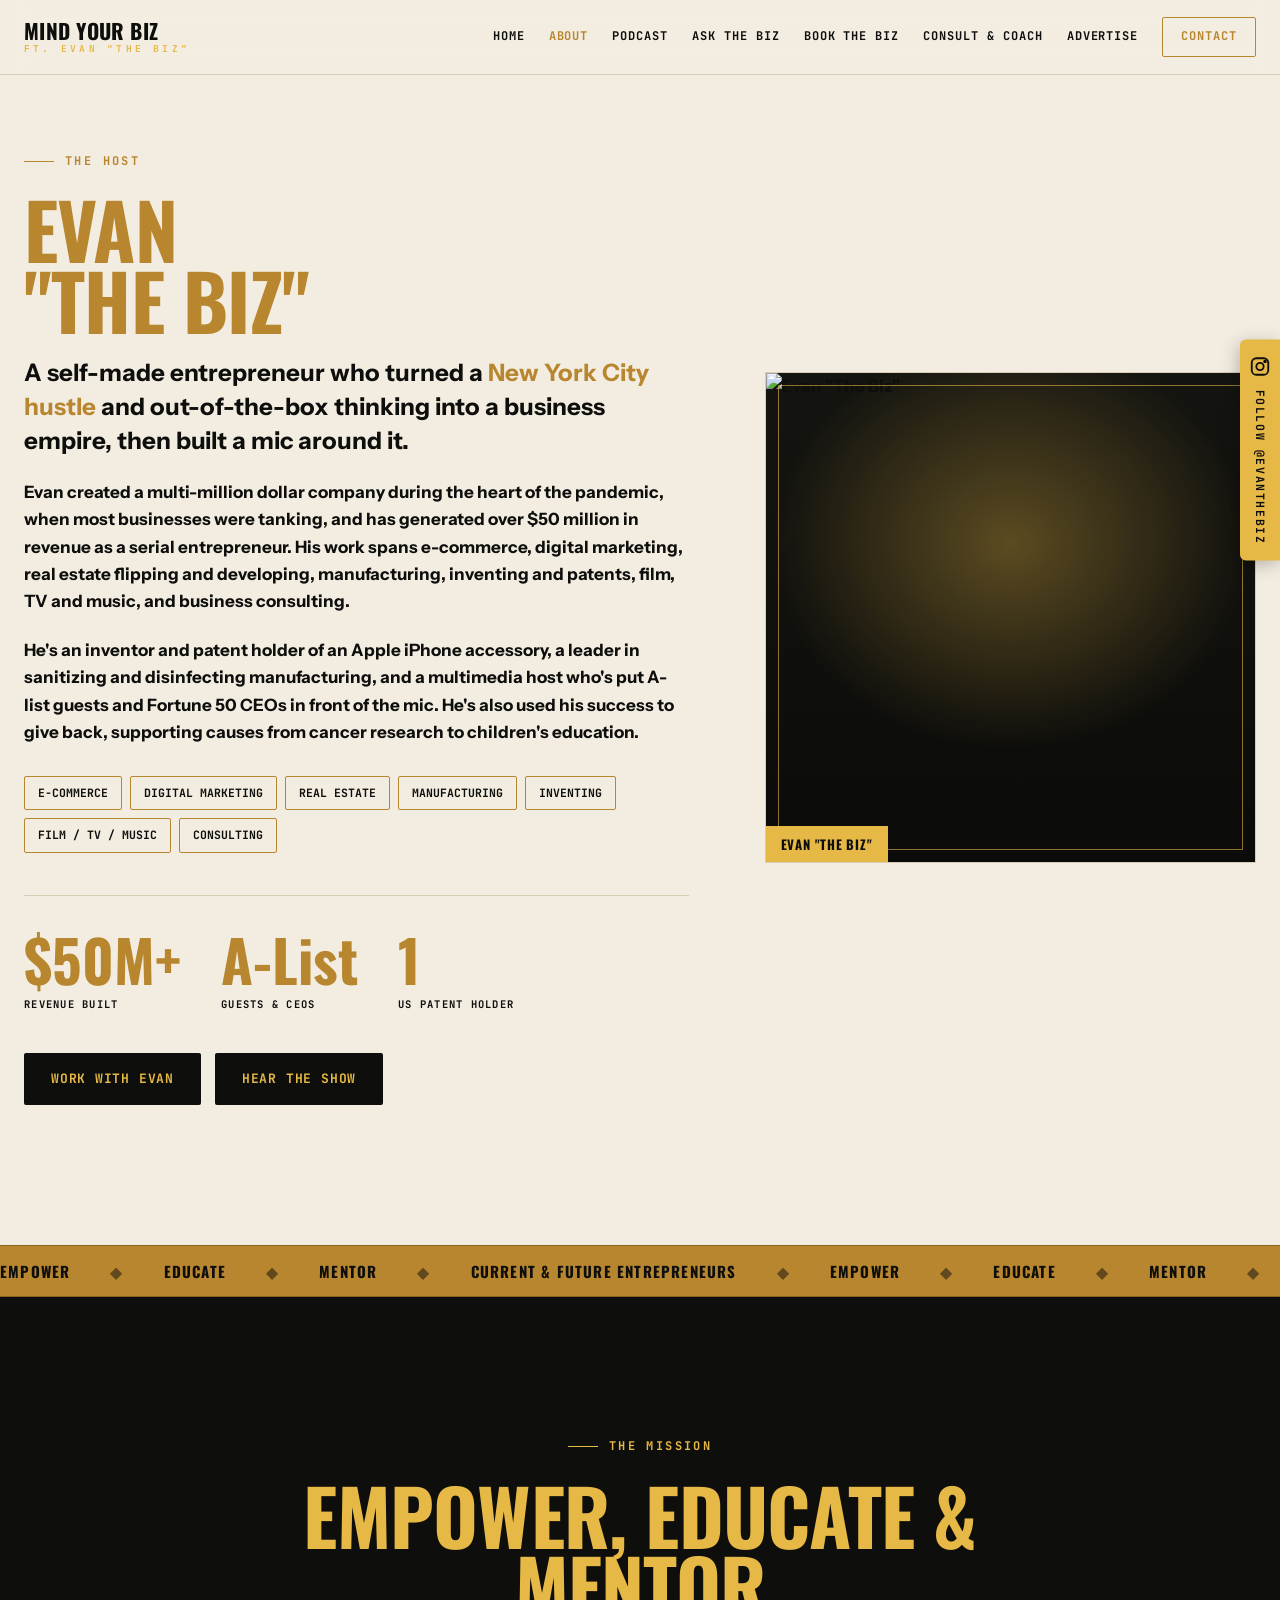
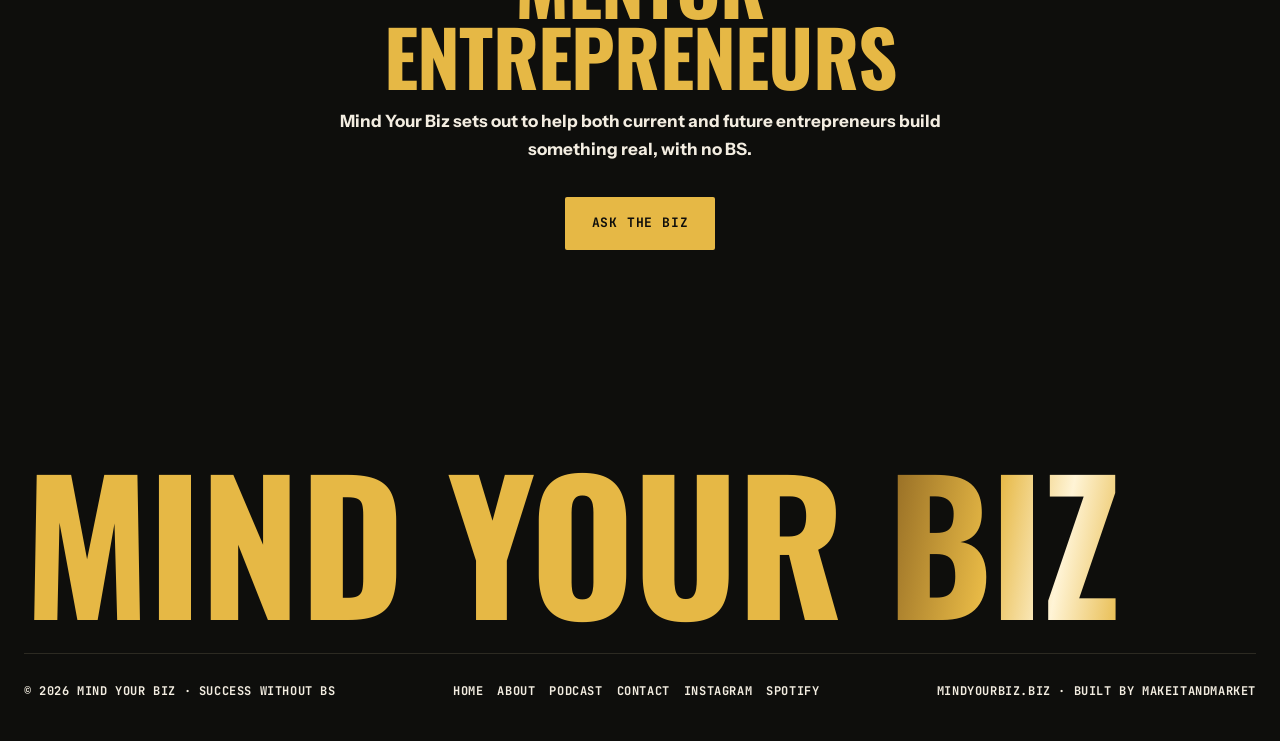
==== commit 56c0b8ac: "new edits" ====
--- a/about.html
+++ b/about.html
@@ -68,7 +68,7 @@
       </div>
       <figure class="portrait rise d1">
         <div class="frame"></div>
-        <img src="https://drive.google.com/thumbnail?id=1PkgKkqhsu6v4nq4EjXpnFy_h5CjAR4DF&amp;sz=w1200" alt="Evan &quot;The Biz&quot;" loading="lazy" referrerpolicy="no-referrer" onerror="this.onerror=null;this.src='https://static.wixstatic.com/media/0b9f28_54486ed79ac34aeda495726a7d4b5f3d~mv2.jpg/v1/crop/x_0,y_157,w_753,h_923/fill/w_760,h_930,al_c,q_85,enc_avif,quality_auto/EvanTheBizPostsElements%20copy.jpg'">
+        <img src="images/evan.png" alt="Evan &quot;The Biz&quot;" loading="lazy">
         <figcaption>Evan "The Biz"</figcaption>
       </figure>
     </div>
--- a/styles.css
+++ b/styles.css
@@ -1,164 +1,212 @@
 :root{
---ivory:#f3ede1;
---ivory-2:#eae1cf;
---ink:#0e0e0c;
---ink-soft:#1b1a16;
---gold:#b8862f;
---gold-bright:#e6b845;
---gold-deep:#8a6220;
---mute:#6f6959;
---hair:#d8cdb6;
---hair-dark:#2c2a22;
+  --ivory:#f3ede1;--ivory-2:#eae1cf;--ink:#0e0e0c;--ink-soft:#1b1a16;
+  --gold:#b8862f;--gold-bright:#e6b845;--gold-deep:#8a6220;
+  --hair:#d8cdb6;--hair-dark:#2c2a22;
 }
 *{margin:0;padding:0;box-sizing:border-box}
+/* everything bold, nothing italic or regular */
+*,*::before,*::after{font-weight:700!important;font-style:normal!important}
 html{scroll-behavior:smooth}
 ::selection{background:var(--gold);color:var(--ink)}
-
-/* Original body layout with mandatory bold typography */
-body{
-background:var(--ivory);
-color:var(--ink);
-font-family:'Instrument Sans',sans-serif;
-font-size:17px;
-line-height:1.6;
-font-weight:700 !important;
-font-style:normal !important;
--webkit-font-smoothing:antialiased;
-overflow-x:hidden;
-}
-
-i, em, span.q{font-style:normal !important}
-
-a{color:inherit;text-decoration:none;font-weight:700}
+body{background:var(--ivory);color:var(--ink);font-family:'Instrument Sans',sans-serif;font-size:17px;line-height:1.6;-webkit-font-smoothing:antialiased;overflow-x:hidden}
+a{color:inherit;text-decoration:none}
 .wrap{width:min(1280px,100% - 48px);margin-inline:auto}
-.disp{font-family:'Oswald',sans-serif;text-transform:uppercase;font-weight:700;line-height:.92}
-.mono{font-family:'JetBrains Mono',monospace;font-weight:700}
-
-/* Precise Color Coding Hierarchy */
-h1, h2, h3, h4, .ct, .disp{color:var(--gold) !important;font-weight:700 !important}
-p, li, label, .cs, .lede, .contact-detail{color:var(--ink) !important;font-weight:700 !important}
-
-.foil{
-background:linear-gradient(100deg,var(--gold-deep) 0%,var(--gold-bright) 20%,#fff4d6 32%,var(--gold-bright) 44%,var(--gold-deep) 70%,var(--gold-bright) 100%);
-background-size:250% 100%;
--webkit-background-clip:text;
-background-clip:text;
--webkit-text-fill-color:transparent;
-color:transparent;
-animation:foil 6s linear infinite;
-font-weight:700;
-}
+
+.foil{background:linear-gradient(100deg,var(--gold-deep) 0%,var(--gold-bright) 20%,#fff4d6 32%,var(--gold-bright) 44%,var(--gold-deep) 70%,var(--gold-bright) 100%);background-size:250% 100%;-webkit-background-clip:text;background-clip:text;-webkit-text-fill-color:transparent;color:transparent;animation:foil 6s linear infinite}
 @keyframes foil{to{background-position:-250% 0}}
 @media(prefers-reduced-motion:reduce){.foil{animation:none;background-position:0 0}}
 
-/* Sticky Instagram Sidebar */
-.ig-sidebar{position:fixed;right:0;top:40%;z-index:100;transform:translateY(-50%)}
-.ig-sidebar a{display:flex;align-items:center;gap:8px;background:var(--gold);color:var(--ink) !important;padding:12px 16px;border-radius:8px 0 0 8px;font-family:'JetBrains Mono',monospace;font-size:12px;text-transform:uppercase;font-weight:700;box-shadow:-2px 4px 12px rgba(0,0,0,0.3);transition:all 0.3s ease}
-.ig-sidebar a:hover{background:var(--gold-bright);padding-right:22px}
-
-/* Navigation */
+/* ===== COLOR CODE =====
+   Titles = gold. Descriptions = black on light sections, ivory on dark sections. */
+h1,h2,h3,.eyebrow,.title-gold{color:var(--gold)}
+p,li,.desc{color:var(--ink)}
+.page-hero h1,.inquiry h2,.inquiry h3,.page-hero .eyebrow,.inquiry .eyebrow{color:var(--gold-bright)}
+.page-hero p,.inquiry p,.inquiry li,footer p{color:var(--ivory)}
+
+/* nav */
 header{position:fixed;inset:0 0 auto 0;z-index:60;transition:background .35s,box-shadow .35s}
 .nav{display:flex;align-items:center;justify-content:space-between;height:74px}
 .brand-mark{display:flex;flex-direction:column;line-height:1}
-.brand-mark .m{font-family:'Oswald',sans-serif;font-weight:700;text-transform:uppercase;font-size:21px;letter-spacing:.02em;color:var(--gold)}
-.brand-mark .s{font-family:'JetBrains Mono',monospace;font-size:9.5px;letter-spacing:.34em;color:var(--gold-bright);margin-top:3px;font-weight:700}
-header.scrolled .brand-mark .m,header.solid .brand-mark .m{color:var(--gold)}
-.nav-links{display:flex;gap:32px;align-items:center}
-.nav-links a{font-family:'JetBrains Mono',monospace;font-size:12px;letter-spacing:.1em;text-transform:uppercase;color:var(--ink) !important;transition:color .2s;font-weight:700}
-.nav-links a:hover,.nav-links a.active{color:var(--gold) !important}
-header.scrolled .nav-links a,header.solid .nav-links a{color:var(--ink) !important}
-header.scrolled .nav-links a:hover,header.solid .nav-links a:hover,header.scrolled .nav-links a.active,header.solid .nav-links a.active{color:var(--gold) !important}
-.nav-cta{border:1px solid var(--gold);color:var(--gold) !important;padding:9px 18px;border-radius:2px;font-weight:700}
-.nav-cta:hover{background:var(--gold);color:var(--ink) !important}
-header.scrolled,header.solid{background:rgba(243,237,225,.95);backdrop-filter:blur(12px);box-shadow:0 1px 0 var(--hair)}
-header.scrolled .nav-cta,header.solid .nav-cta{border-color:var(--gold);color:var(--gold) !important}
-header.scrolled .nav-cta:hover,header.solid .nav-cta:hover{background:var(--gold);color:var(--ink) !important}
-.burger{display:none;background:none;border:0;color:var(--ink);font-size:22px;cursor:pointer}
+.brand-mark .m{font-family:'Oswald',sans-serif;text-transform:uppercase;font-size:21px;letter-spacing:.02em;color:#fff}
+.brand-mark .s{font-family:'JetBrains Mono',monospace;font-size:9.5px;letter-spacing:.34em;color:var(--gold-bright);margin-top:3px}
+header.scrolled .brand-mark .m,header.solid .brand-mark .m{color:var(--ink)}
+.nav-links{display:flex;gap:24px;align-items:center}
+.nav-links a{font-family:'JetBrains Mono',monospace;font-size:12px;letter-spacing:.08em;text-transform:uppercase;color:#fff;transition:color .2s}
+.nav-links a:hover,.nav-links a.active{color:var(--gold-bright)}
+header.scrolled .nav-links a,header.solid .nav-links a{color:var(--ink)}
+header.scrolled .nav-links a:hover,header.solid .nav-links a:hover,header.scrolled .nav-links a.active,header.solid .nav-links a.active{color:var(--gold)}
+.nav-cta{border:1px solid var(--gold-bright);color:var(--gold-bright)!important;padding:9px 18px;border-radius:2px}
+.nav-cta:hover{background:var(--gold-bright);color:var(--ink)!important}
+header.scrolled,header.solid{background:rgba(243,237,225,.92);backdrop-filter:blur(12px);box-shadow:0 1px 0 var(--hair)}
+header.scrolled .nav-cta,header.solid .nav-cta{border-color:var(--gold);color:var(--gold)!important}
+header.scrolled .nav-cta:hover,header.solid .nav-cta:hover{background:var(--gold);color:var(--ink)!important}
+.burger{display:none;background:none;border:0;color:#fff;font-size:22px;cursor:pointer}
 header.scrolled .burger,header.solid .burger{color:var(--ink)}
-@media(max-width:840px){
-.nav-links{display:none;position:fixed;inset:74px 0 auto 0;flex-direction:column;gap:0;background:var(--ink);padding:10px 24px 26px}
-.nav-links.open{display:flex}
-.nav-links.open a{color:var(--ivory) !important;padding:15px 0;border-bottom:1px solid var(--hair-dark);font-size:14px}
-.nav-links.open .nav-cta{border:0;color:var(--gold-bright) !important;padding:15px 0}
-.burger{display:block}
+@media(max-width:1100px){
+  .nav-links{display:none;position:fixed;inset:74px 0 auto 0;flex-direction:column;align-items:stretch;gap:0;background:var(--ink);padding:10px 24px 26px}
+  .nav-links.open{display:flex}
+  .nav-links.open a,header.scrolled .nav-links.open a,header.solid .nav-links.open a{color:var(--ivory);padding:15px 0;border-bottom:1px solid var(--hair-dark);font-size:14px}
+  .nav-links.open a.active{color:var(--gold-bright)}
+  .nav-links.open .nav-cta{border:0;color:var(--gold-bright)!important;padding:15px 0}
+  .burger{display:block}
 }
 
-/* Buttons */
-.btn{display:inline-flex;align-items:center;gap:10px;font-family:'JetBrains Mono',monospace;font-size:13px;letter-spacing:.06em;text-transform:uppercase;padding:15px 26px;border-radius:2px;transition:all .25s;cursor:pointer;border:1px solid transparent;font-weight:700}
-.btn-gold{background:var(--gold);color:var(--ink) !important}
-.btn-gold:hover{background:var(--gold-bright);transform:translateY(-2px)}
-.btn-line{border-color:var(--gold);color:var(--gold) !important}
-.btn-line:hover{background:var(--gold);color:var(--ink) !important}
-.btn-dark{background:var(--ink);color:var(--gold) !important}
-.btn-dark:hover{background:var(--gold);color:var(--ink) !important}
-
-/* Section Shell */
+/* Instagram side tab */
+.ig-rail{position:fixed;right:0;top:50%;transform:translateY(-50%);z-index:55;display:flex;flex-direction:column;align-items:center;gap:12px;background:var(--gold-bright);color:var(--ink);padding:16px 9px;border-radius:6px 0 0 6px;box-shadow:-2px 4px 18px rgba(0,0,0,.25);transition:padding .2s,background .2s}
+.ig-rail:hover{background:#f2ca62;padding-right:14px}
+.ig-rail svg{width:22px;height:22px;fill:none;stroke:var(--ink);stroke-width:2}
+.ig-rail span{writing-mode:vertical-rl;font-family:'JetBrains Mono',monospace;font-size:11.5px;letter-spacing:.14em;text-transform:uppercase;color:var(--ink)}
+@media(max-width:640px){.ig-rail{padding:12px 7px}.ig-rail span{font-size:10px}}
+
+/* buttons */
+.btn{display:inline-flex;align-items:center;gap:10px;font-family:'JetBrains Mono',monospace;font-size:13px;letter-spacing:.06em;text-transform:uppercase;padding:15px 26px;border-radius:2px;transition:all .25s;cursor:pointer;border:1px solid transparent}
+.btn-gold{background:var(--gold-bright);color:var(--ink)}
+.btn-gold:hover{background:#f2ca62;transform:translateY(-2px)}
+.btn-line{border-color:var(--gold-bright);color:var(--gold-bright)}
+.btn-line:hover{background:var(--gold-bright);color:var(--ink)}
+.btn-dark{background:var(--ink);color:var(--gold-bright)}
+.btn-dark:hover{background:var(--gold);color:var(--ink)}
+
 section.blk{padding:clamp(84px,11vw,140px) 0}
-.eyebrow{font-family:'JetBrains Mono',monospace;font-size:12px;letter-spacing:.2em;text-transform:uppercase;color:var(--gold) !important;display:flex;align-items:center;gap:11px;margin-bottom:22px;font-weight:700}
-.eyebrow::before{content:"";width:30px;height:1px;background:var(--gold)}
-h2{font-family:'Oswald',sans-serif;font-weight:700;text-transform:uppercase;font-size:clamp(38px,6vw,78px);line-height:.92;letter-spacing:-.01em;color:var(--gold) !important}
-
-/* Hero Section */
+.eyebrow{font-family:'JetBrains Mono',monospace;font-size:12px;letter-spacing:.2em;text-transform:uppercase;display:flex;align-items:center;gap:11px;margin-bottom:22px}
+.eyebrow::before{content:"";width:30px;height:1px;background:currentColor}
+h2{font-family:'Oswald',sans-serif;text-transform:uppercase;font-size:clamp(38px,6vw,78px);line-height:.92;letter-spacing:-.01em}
+h3{font-family:'Oswald',sans-serif;text-transform:uppercase}
+
 .page-hero{position:relative;background:var(--ink);color:var(--ivory);padding:150px 0 70px;overflow:hidden}
 .page-hero::before{content:"";position:absolute;inset:0;background:radial-gradient(70% 60% at 80% 20%,rgba(230,184,69,.2),transparent 60%),radial-gradient(60% 60% at 10% 90%,rgba(60,90,60,.3),transparent 65%),linear-gradient(180deg,#141410,#0b0b09)}
 .page-hero .wrap{position:relative;z-index:2}
-.page-hero .eyebrow{color:var(--gold-bright) !important}
-.page-hero .eyebrow::before{background:var(--gold-bright)}
-.page-hero h1{font-family:'Oswald',sans-serif;font-weight:700;text-transform:uppercase;line-height:.9;letter-spacing:-.01em;font-size:clamp(52px,9vw,120px);color:var(--gold) !important}
-.page-hero p{color:var(--ivory) !important;max-width:52ch;margin-top:20px;font-size:clamp(16px,1.6vw,19px);font-weight:700}
-
-/* Marquee */
-.marq{background:var(--gold);color:var(--ink);overflow:hidden;border-block:1px solid var(--gold-deep)}
-.marq-t{display:flex;gap:40px;white-space:nowrap;width:max-content;padding:13px 0;animation:slide 30s linear infinite;font-family:'Oswald',sans-serif;text-transform:uppercase;font-weight:700;font-size:15px;letter-spacing:.08em}
+.page-hero h1{font-family:'Oswald',sans-serif;text-transform:uppercase;line-height:.9;letter-spacing:-.01em;font-size:clamp(52px,9vw,120px)}
+.page-hero p{max-width:56ch;margin-top:20px;font-size:clamp(16px,1.6vw,19px)}
+
+.marq{background:var(--gold);overflow:hidden;border-block:1px solid var(--gold-deep)}
+.marq-t{display:flex;gap:40px;white-space:nowrap;width:max-content;padding:13px 0;animation:slide 30s linear infinite;font-family:'Oswald',sans-serif;text-transform:uppercase;font-size:15px;letter-spacing:.08em;color:var(--ink)}
+.marq-t span{color:var(--ink)}
 .marq-t .sep{opacity:.5}
 @keyframes slide{to{transform:translateX(-50%)}}
 @media(prefers-reduced-motion:reduce){.marq-t{animation:none}}
 
-/* Footer */
 footer{background:var(--ink);color:var(--ivory);padding:76px 0 40px}
-.foot-huge{font-family:'Oswald',sans-serif;font-weight:700;text-transform:uppercase;font-size:clamp(56px,14vw,200px);line-height:.82;letter-spacing:-.01em;color:var(--gold) !important}
-.foot-row{display:flex;justify-content:space-between;flex-wrap:wrap;gap:20px;margin-top:40px;padding-top:28px;border-top:1px solid var(--hair-dark);font-family:'JetBrains Mono',monospace;font-size:12px;letter-spacing:.05em;text-transform:uppercase;color:var(--gold) !important;font-weight:700}
-.foot-row a:hover{color:var(--gold-bright) !important}
-
-/* Animation Reveal */
+.foot-huge{font-family:'Oswald',sans-serif;text-transform:uppercase;font-size:clamp(56px,14vw,200px);line-height:.82;letter-spacing:-.01em;color:var(--gold-bright)}
+.foot-row{display:flex;justify-content:space-between;flex-wrap:wrap;gap:20px;margin-top:40px;padding-top:28px;border-top:1px solid var(--hair-dark);font-family:'JetBrains Mono',monospace;font-size:12px;letter-spacing:.05em;text-transform:uppercase;color:var(--ivory)}
+.foot-row span{color:var(--ivory)}
+.foot-row a:hover{color:var(--gold-bright)}
+.foot-social{display:flex;gap:14px;flex-wrap:wrap}
+
 .rise{opacity:0;transform:translateY(30px);transition:opacity .8s cubic-bezier(.2,.7,.2,1),transform .8s cubic-bezier(.2,.7,.2,1)}
 .rise.in{opacity:1;transform:none}
-.rise.d1{transition-delay:.08s}.rise.d2{transition-delay:.16s}.rise.d3{transition-delay:.24s}
-
-/* Offerings Cards */
-.offers{display:grid;grid-template-columns:1fr;gap:0}
-.offer{display:grid;grid-template-columns:1fr;gap:0;padding:44px 0;border-top:1px solid var(--hair);align-items:start}
-.offer:last-child{border-bottom:1px solid var(--hair)}
-.offer .onum{font-family:'JetBrains Mono',monospace;font-size:13px;color:var(--gold) !important;padding-top:8px;font-weight:700}
-.offer h3{font-family:'Oswald',sans-serif;font-weight:700;text-transform:uppercase;font-size:clamp(26px,3.4vw,44px);line-height:.98;letter-spacing:-.005em;color:var(--gold) !important}
-.offer .lede{color:var(--ink) !important;margin-top:14px;max-width:60ch;font-weight:700}
-.offer ul{list-style:none;margin-top:18px;display:flex;flex-direction:column;gap:9px;max-width:62ch}
-.offer li{position:relative;padding-left:22px;color:var(--ink) !important;font-size:15.5px;font-weight:700}
-.offer li::before{content:"";position:absolute;left:0;top:10px;width:7px;height:7px;background:var(--gold);transform:rotate(45deg)}
-
-/* Service & Inquiry Forms */
-.inquiry{background:var(--ink);color:var(--ivory)}
-.inquiry h2{color:var(--gold) !important}
-.inquiry p, .inquiry label, .inquiry ul li{color:var(--ivory) !important}
-.inquiry .eyebrow{color:var(--gold-bright) !important}
-.inquiry .eyebrow::before{background:var(--gold-bright)}
-.form-grid{margin-top:48px;display:grid;grid-template-columns:1fr;gap:26px;max-width:820px}
-.field label,.checks-label{display:block;font-family:'JetBrains Mono',monospace;font-size:11.5px;letter-spacing:.12em;text-transform:uppercase;color:var(--gold-bright) !important;margin-bottom:12px;font-weight:700}
-.field input,.field textarea,.field select{width:100%;background:var(--ink-soft);border:1px solid var(--hair-dark);color:var(--ivory);padding:15px 16px;border-radius:2px;font-family:'Instrument Sans';font-size:16px;font-weight:700}
+.rise.d1{transition-delay:.08s}.rise.d2{transition-delay:.16s}
+@media(prefers-reduced-motion:reduce){.rise{opacity:1!important;transform:none!important}}
+
+/* service cards (home) */
+.svc-grid{display:grid;grid-template-columns:repeat(2,1fr);gap:22px;margin-top:40px}
+@media(max-width:760px){.svc-grid{grid-template-columns:1fr}}
+.svc{display:flex;flex-direction:column;border:1px solid var(--hair);background:var(--ivory-2);padding:34px 30px;border-radius:2px;transition:transform .25s,border-color .25s,box-shadow .25s}
+.svc:hover{transform:translateY(-4px);border-color:var(--gold);box-shadow:0 14px 30px rgba(0,0,0,.08)}
+.svc .n{font-family:'JetBrains Mono',monospace;font-size:13px;color:var(--gold)}
+.svc h3{font-size:clamp(26px,3vw,38px);line-height:1;margin-top:10px;color:var(--gold)}
+.svc p{margin-top:12px;color:var(--ink)}
+.svc .go{margin-top:auto;padding-top:22px;font-family:'JetBrains Mono',monospace;font-size:12px;letter-spacing:.1em;text-transform:uppercase;color:var(--gold)}
+.svc:hover .go{color:var(--ink)}
+
+/* bullet lists */
+.offer ul{list-style:none;margin-top:18px;display:flex;flex-direction:column;gap:11px;max-width:64ch}
+.offer li{position:relative;padding-left:24px;font-size:16.5px}
+.offer li::before{content:"";position:absolute;left:0;top:10px;width:8px;height:8px;background:var(--gold);transform:rotate(45deg)}
+.offer li b{color:var(--gold)}
+.tiers{display:flex;flex-wrap:wrap;gap:8px;margin-top:18px}
+.tiers span{font-family:'JetBrains Mono',monospace;font-size:11.5px;text-transform:uppercase;border:1px solid var(--gold);color:var(--ink);padding:7px 12px;border-radius:2px}
+.fee-note{margin-top:22px;border-left:3px solid var(--gold);padding:6px 0 6px 16px;max-width:60ch}
+
+/* two column service layout */
+.svc-layout{display:grid;grid-template-columns:1fr;gap:56px}
+@media(min-width:960px){.svc-layout{grid-template-columns:.85fr 1.15fr;gap:72px;align-items:start}}
+
+/* video */
+.vid-wrap{margin-top:36px;position:relative;background:var(--ink);border:1px solid var(--gold);border-radius:4px;overflow:hidden;max-width:960px;margin-inline:auto}
+.vid-wrap video{display:block;width:100%;height:auto;max-height:80vh;background:#000}
+.vid-btn{position:absolute;right:14px;bottom:14px;z-index:3;background:var(--gold-bright);color:var(--ink);border:0;font-family:'JetBrains Mono',monospace;font-size:12px;letter-spacing:.08em;text-transform:uppercase;padding:10px 14px;border-radius:2px;cursor:pointer}
+.vid-wrap.empty{aspect-ratio:16/9;display:flex;align-items:center;justify-content:center;text-align:center;padding:30px}
+.vid-wrap.empty p{color:var(--ivory)}
+
+/* forms */
+.inquiry{background:var(--ink)}
+.intro{max-width:56ch;margin-top:14px}
+.form-grid{margin-top:40px;display:grid;grid-template-columns:1fr;gap:26px;max-width:820px}
+.svc-layout .form-grid{margin-top:0}
+.field label,.checks-label{display:block;font-family:'JetBrains Mono',monospace;font-size:11.5px;letter-spacing:.12em;text-transform:uppercase;color:var(--gold-bright);margin-bottom:12px}
+.field input,.field textarea,.field select{width:100%;background:var(--ink-soft);border:1px solid var(--hair-dark);color:var(--ivory);padding:15px 16px;border-radius:2px;font-family:'Instrument Sans';font-size:16px}
+.field input[type=file]{padding:12px;color:var(--ivory)}
+.field input[type=file]::file-selector-button{background:var(--gold-bright);color:var(--ink);border:0;padding:9px 14px;margin-right:12px;border-radius:2px;font-family:'JetBrains Mono',monospace;font-size:12px;text-transform:uppercase;cursor:pointer}
 .field input:focus,.field textarea:focus,.field select:focus{outline:none;border-color:var(--gold-bright)}
+.field input::placeholder,.field textarea::placeholder{color:#9a9384}
+.field textarea{resize:vertical;min-height:140px}
+.field .hint{display:block;margin-top:8px;font-size:13.5px;color:var(--ivory)}
 .two{display:grid;grid-template-columns:1fr 1fr;gap:20px}
 @media(max-width:640px){.two{grid-template-columns:1fr}}
-
-/* About Layout */
+.checks{display:grid;grid-template-columns:1fr 1fr;gap:12px}
+.checks.one{grid-template-columns:1fr}
+@media(max-width:640px){.checks{grid-template-columns:1fr}}
+.check{display:flex;align-items:flex-start;gap:12px;border:1px solid var(--hair-dark);padding:16px;border-radius:2px;cursor:pointer;transition:border-color .2s,background .2s}
+.check:hover{border-color:var(--gold-deep)}
+.check input{appearance:none;-webkit-appearance:none;width:20px;height:20px;border:1px solid var(--gold-bright);border-radius:2px;flex:none;margin-top:2px;cursor:pointer;position:relative;background:transparent}
+.check input[type=radio]{border-radius:50%}
+.check input:checked{background:var(--gold-bright)}
+.check input:checked::after{content:"✓";position:absolute;inset:0;display:flex;align-items:center;justify-content:center;color:var(--ink);font-size:13px}
+.check:has(input:checked){border-color:var(--gold-bright);background:rgba(230,184,69,.08)}
+.check .ct{font-family:'Oswald',sans-serif;text-transform:uppercase;font-size:15px;letter-spacing:.02em;line-height:1.1;color:var(--gold-bright)}
+.check .cs{display:block;font-family:'Instrument Sans';text-transform:none;letter-spacing:0;color:var(--ivory);font-size:13.5px;margin-top:4px}
+.form-note{font-family:'JetBrains Mono',monospace;font-size:12.5px;color:var(--gold-bright);margin-top:10px;min-height:16px}
+
+/* about */
 .about{display:grid;grid-template-columns:1fr;gap:52px}
 @media(min-width:920px){.about{grid-template-columns:1.15fr .85fr;gap:76px;align-items:center}}
-.about p{color:var(--ink) !important;margin-top:22px;max-width:54ch;font-weight:700}
-.about .lead{font-size:clamp(19px,2vw,24px);font-weight:700;color:var(--ink) !important;line-height:1.4}
-.portrait{position:relative;aspect-ratio:4/5;overflow:hidden;background:var(--ink);border:1px solid var(--hair)}
-.portrait img{width:100%;height:100%;object-fit:cover;object-position:top center}
-.portrait .frame{position:absolute;inset:12px;border:1px solid rgba(230,184,69,.5);pointer-events:none;z-index:2}
-.portrait figcaption{position:absolute;z-index:3;left:0;bottom:0;background:var(--gold);color:var(--ink) !important;font-family:'Oswald',sans-serif;font-weight:700;text-transform:uppercase;font-size:13px;letter-spacing:.06em;padding:8px 15px}
-
-/* Testimonial Video Player Frame */
-.testimonial-video-container{margin-top:32px;border:2px solid var(--gold);border-radius:4px;overflow:hidden;background:#000}
-.testimonial-video-container video{width:100%;height:auto;display:block}
+.about p{margin-top:22px;max-width:56ch}
+.about .lead{font-size:clamp(19px,2vw,24px);line-height:1.4}
+.about .lead b{color:var(--gold)}
+.stat-row{display:flex;gap:40px;flex-wrap:wrap;margin-top:42px;padding-top:34px;border-top:1px solid var(--hair)}
+.stat b{font-family:'Oswald',sans-serif;font-size:clamp(38px,4.6vw,58px);line-height:1;display:block;color:var(--gold)}
+.stat small{font-family:'JetBrains Mono',monospace;font-size:10.5px;letter-spacing:.12em;text-transform:uppercase;color:var(--ink);margin-top:8px;display:block}
+.portrait{position:relative;aspect-ratio:1/1;overflow:hidden;background:radial-gradient(70% 60% at 50% 35%,rgba(230,184,69,.35),transparent 70%),linear-gradient(180deg,#141410,#0b0b09);border:1px solid var(--hair)}
+.portrait img{width:100%;height:100%;object-fit:contain;object-position:center bottom}
+.portrait .frame{position:absolute;inset:12px;border:1px solid rgba(230,184,69,.6);pointer-events:none;z-index:2}
+.portrait figcaption{position:absolute;z-index:3;left:0;bottom:0;background:var(--gold-bright);color:var(--ink);font-family:'Oswald',sans-serif;text-transform:uppercase;font-size:13px;letter-spacing:.06em;padding:8px 15px}
+.chips{display:flex;flex-wrap:wrap;gap:8px;margin-top:30px}
+.chips span{font-family:'JetBrains Mono',monospace;font-size:11.5px;text-transform:uppercase;border:1px solid var(--gold);color:var(--ink);padding:7px 13px;border-radius:2px}
+
+/* podcast */
+.eps{margin-top:8px;display:grid}
+.ep{display:grid;grid-template-columns:auto 1fr auto auto;gap:26px;align-items:center;padding:26px 4px;border-top:1px solid var(--hair);transition:padding-left .3s,background .3s}
+.ep:last-child{border-bottom:1px solid var(--hair)}
+.ep:hover{padding-left:20px;background:linear-gradient(90deg,rgba(184,134,47,.1),transparent)}
+.ep .num{font-family:'JetBrains Mono',monospace;font-size:12px;color:var(--gold)}
+.ep .title{font-family:'Oswald',sans-serif;text-transform:uppercase;font-size:clamp(19px,2.3vw,27px);line-height:1.02;color:var(--gold)}
+.ep .title .latest{display:inline-block;font-family:'JetBrains Mono',monospace;font-size:9.5px;letter-spacing:.12em;color:var(--ink);background:var(--gold-bright);padding:3px 8px;border-radius:2px;vertical-align:middle;margin-left:10px;transform:translateY(-3px)}
+.ep .meta{font-family:'JetBrains Mono',monospace;font-size:12px;color:var(--ink);white-space:nowrap}
+.ep .go{width:44px;height:44px;border:1px solid var(--gold);border-radius:50%;display:flex;align-items:center;justify-content:center;flex:none}
+.ep .go svg{width:14px;height:14px;fill:var(--gold);transform:translateX(1px)}
+.ep:hover .go{background:var(--gold-bright)}
+.ep:hover .go svg{fill:var(--ink)}
+@media(max-width:720px){.ep{grid-template-columns:auto 1fr auto;gap:16px}.ep .meta{display:none}}
+.player{margin-top:56px}
+.player iframe{border-radius:12px;display:block}
+.platforms{display:flex;gap:12px;flex-wrap:wrap;margin-top:34px}
+.platforms a{font-family:'JetBrains Mono',monospace;font-size:12px;letter-spacing:.05em;text-transform:uppercase;border:1px solid var(--gold);color:var(--ink);padding:12px 20px;border-radius:2px;transition:all .25s}
+.platforms a:hover{background:var(--gold);color:var(--ink)}
+
+/* contact */
+.contact-grid{display:grid;grid-template-columns:1fr;gap:48px}
+@media(min-width:920px){.contact-grid{grid-template-columns:.8fr 1.2fr;gap:70px}}
+.contact-block{margin-top:34px}
+.contact-block .lbl{font-family:'JetBrains Mono',monospace;font-size:11px;letter-spacing:.14em;text-transform:uppercase;color:var(--gold-bright)}
+.contact-block .val{font-family:'Oswald',sans-serif;text-transform:uppercase;font-size:22px;margin-top:6px;color:var(--ivory)}
+.contact-block .val a:hover{color:var(--gold-bright)}
+.contact-grid .form-grid{margin-top:0}
+
+/* home offers */
+.offers{margin-top:30px}
+.offers .offer{padding:46px 0;border-top:1px solid var(--hair)}
+.offers .offer:last-child{border-bottom:1px solid var(--hair)}
+.offers .onum{font-family:'JetBrains Mono',monospace;font-size:13px;color:var(--gold)}
+.offers .offer h3{font-size:clamp(28px,3.6vw,46px);line-height:.98;color:var(--gold);margin-top:8px}
+.offers .lede{margin-top:14px;max-width:62ch;color:var(--ink)}
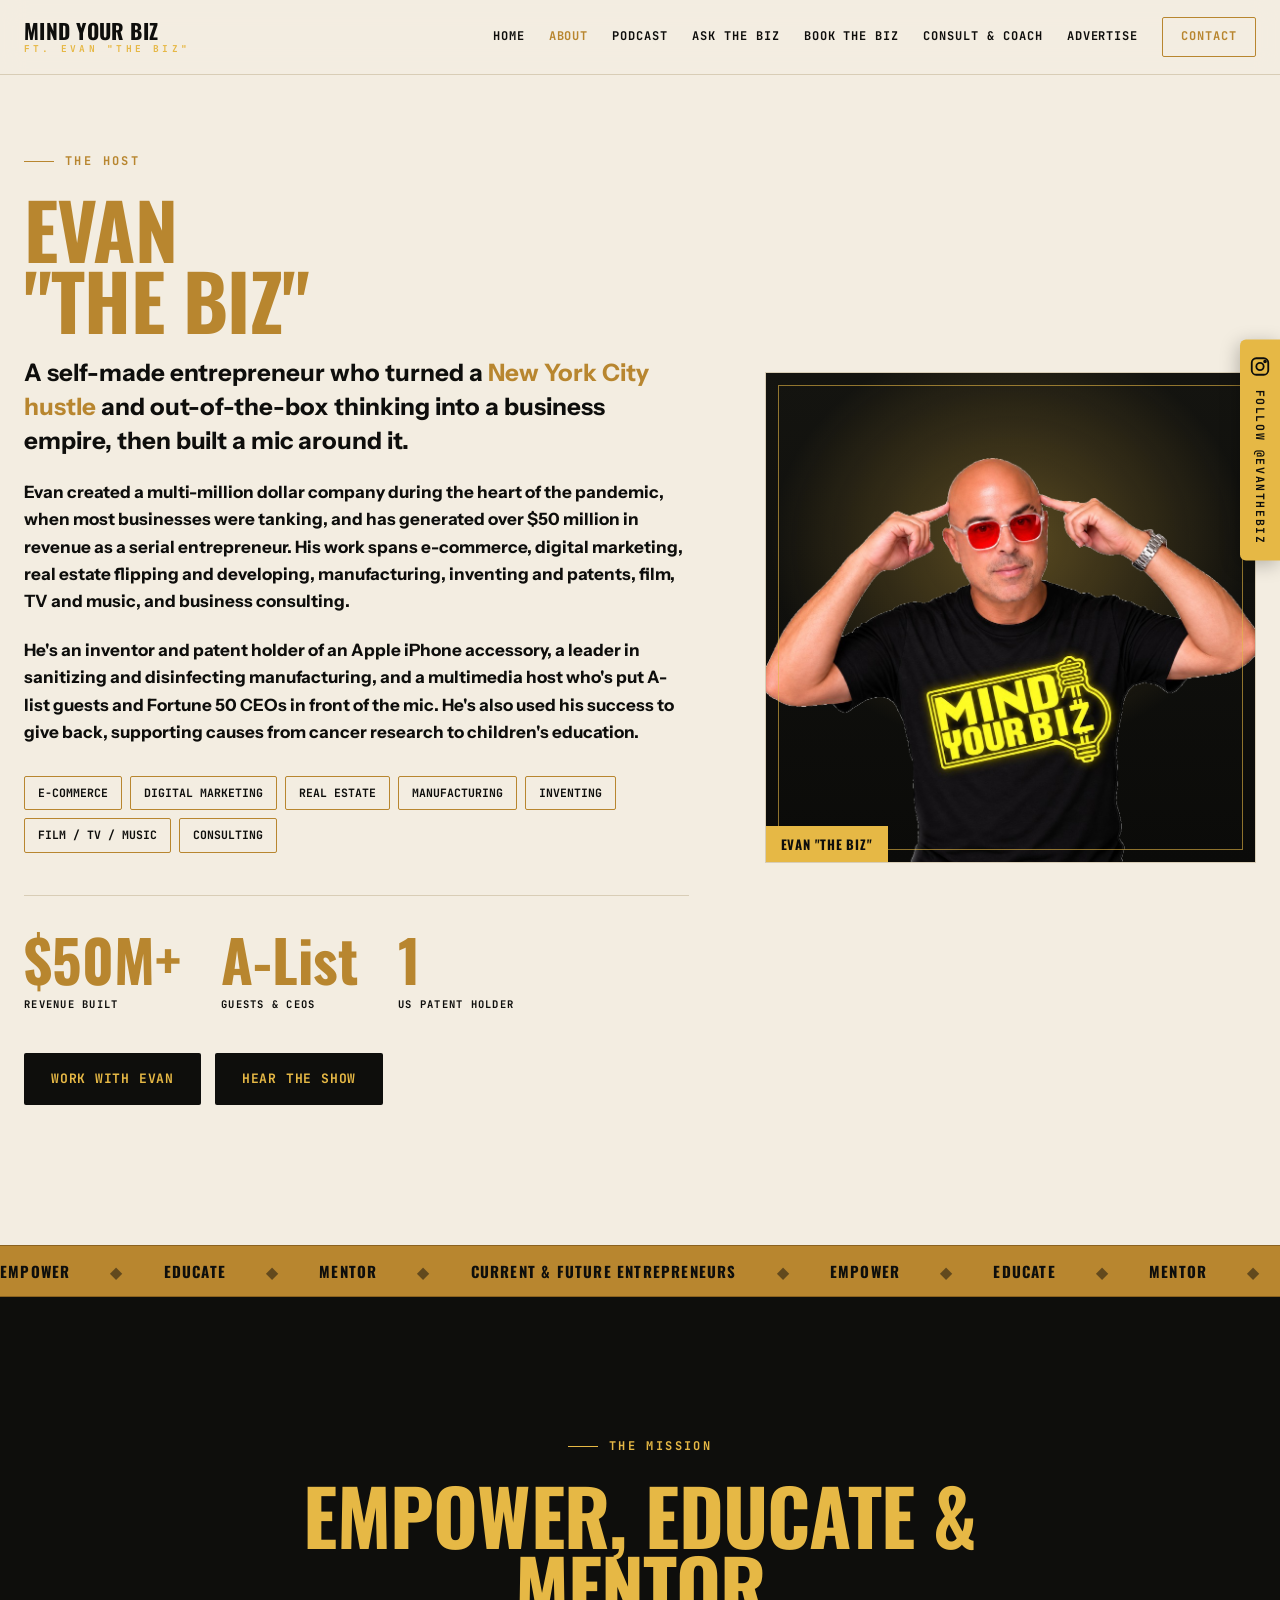
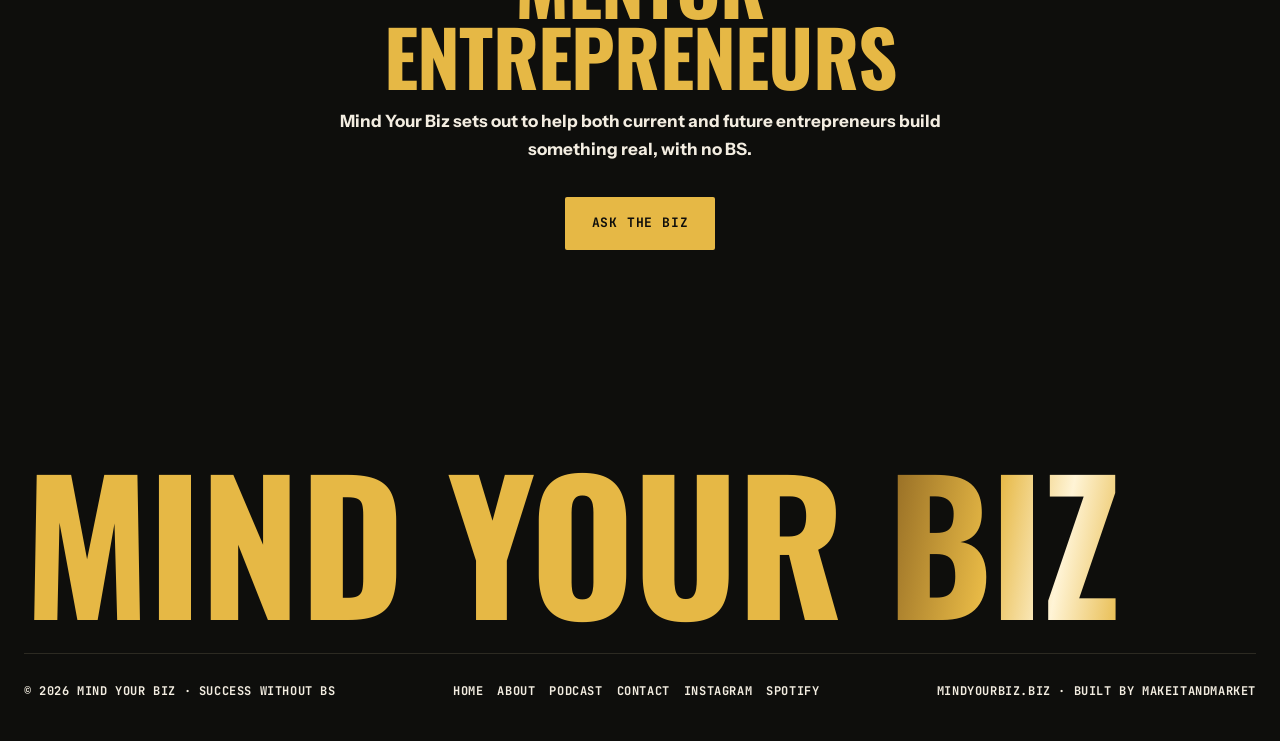
==== commit 45524ede: "new edits" ====
--- a/about.html
+++ b/about.html
@@ -68,7 +68,7 @@
       </div>
       <figure class="portrait rise d1">
         <div class="frame"></div>
-        <img src="images/evan.png" alt="Evan &quot;The Biz&quot;" loading="lazy">
+        <img src="evan.png" alt="Evan &quot;The Biz&quot;" loading="lazy">
         <figcaption>Evan "The Biz"</figcaption>
       </figure>
     </div>
--- a/styles.css
+++ b/styles.css
@@ -210,3 +210,8 @@
 .offers .onum{font-family:'JetBrains Mono',monospace;font-size:13px;color:var(--gold)}
 .offers .offer h3{font-size:clamp(28px,3.6vw,46px);line-height:.98;color:var(--gold);margin-top:8px}
 .offers .lede{margin-top:14px;max-width:62ch;color:var(--ink)}
+
+/* GO buttons */
+.offers .btn-dark,.svc .go{font-size:15px;letter-spacing:.14em;padding:13px 38px}
+.svc .go{display:inline-block;align-self:flex-start;margin-top:auto;background:var(--ink);color:var(--gold-bright);border-radius:2px;padding:13px 38px;margin-top:22px}
+.svc:hover .go{background:var(--gold);color:var(--ink)}
